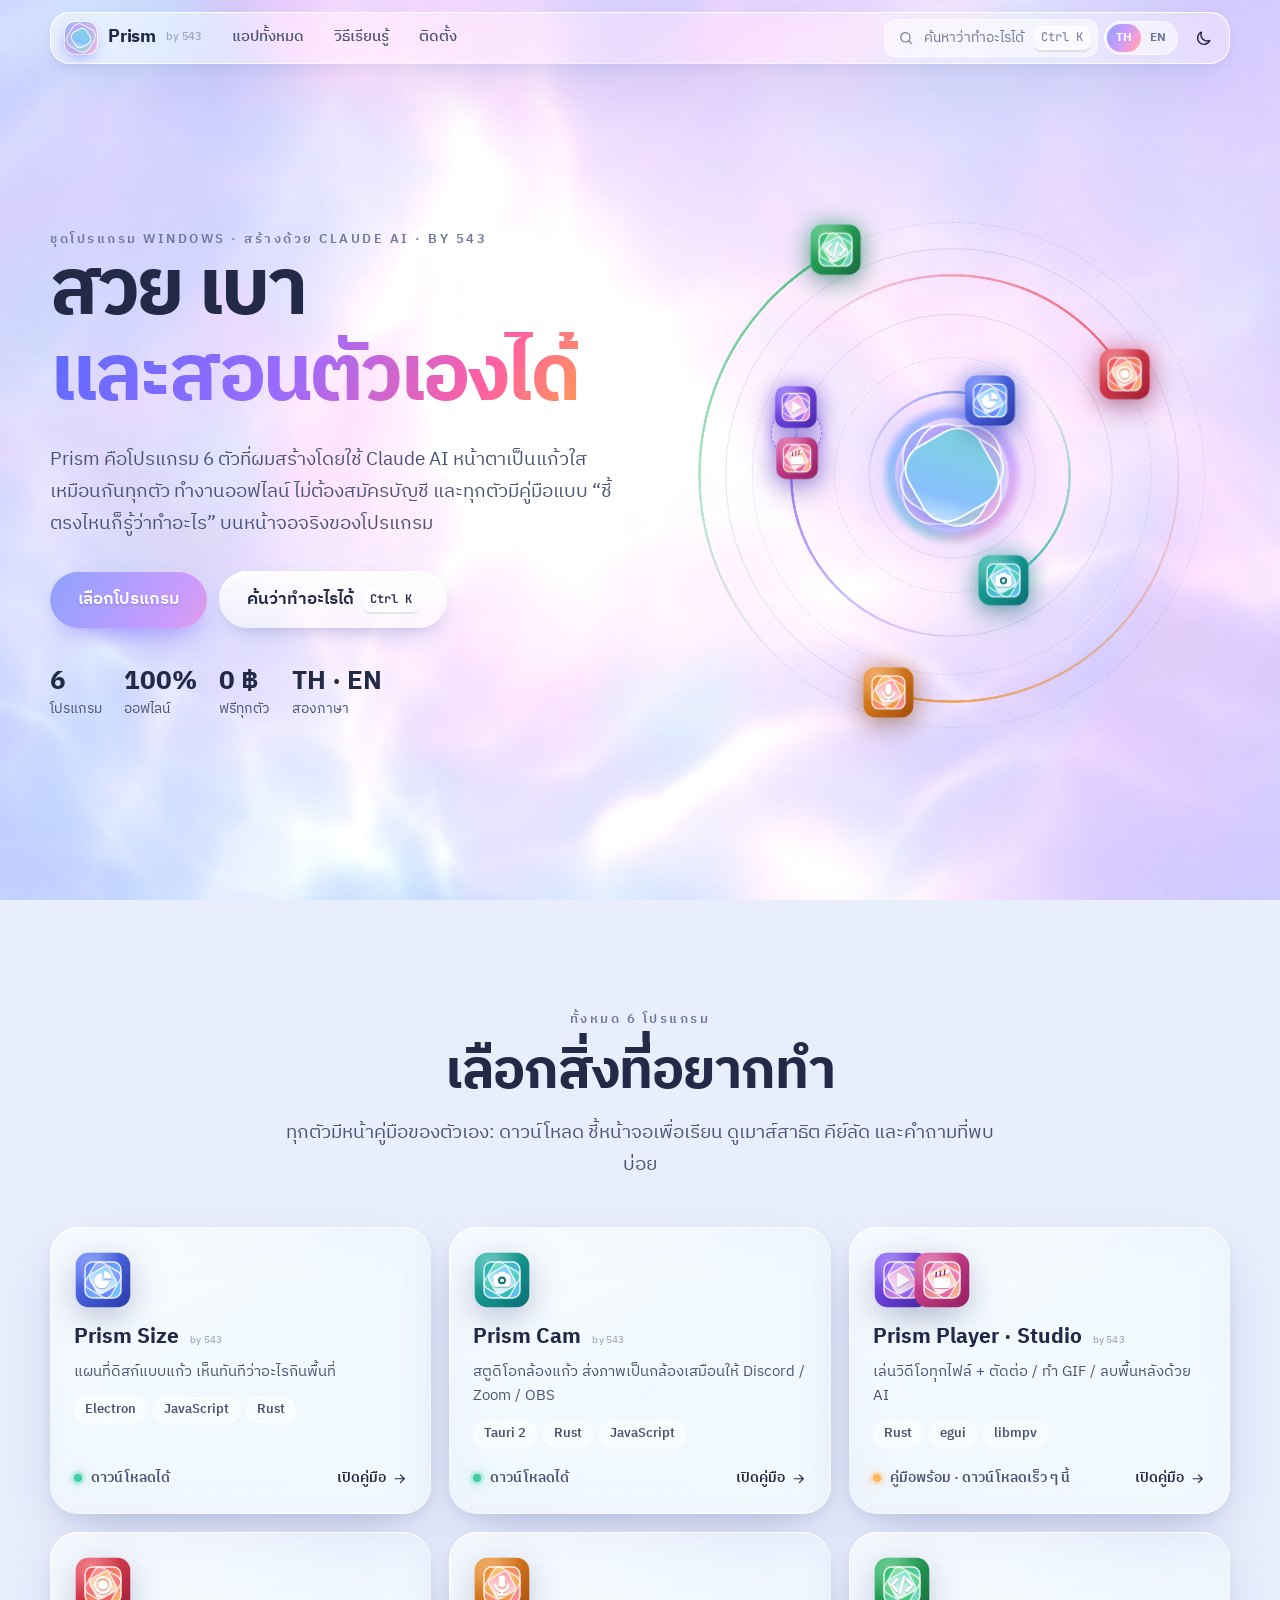
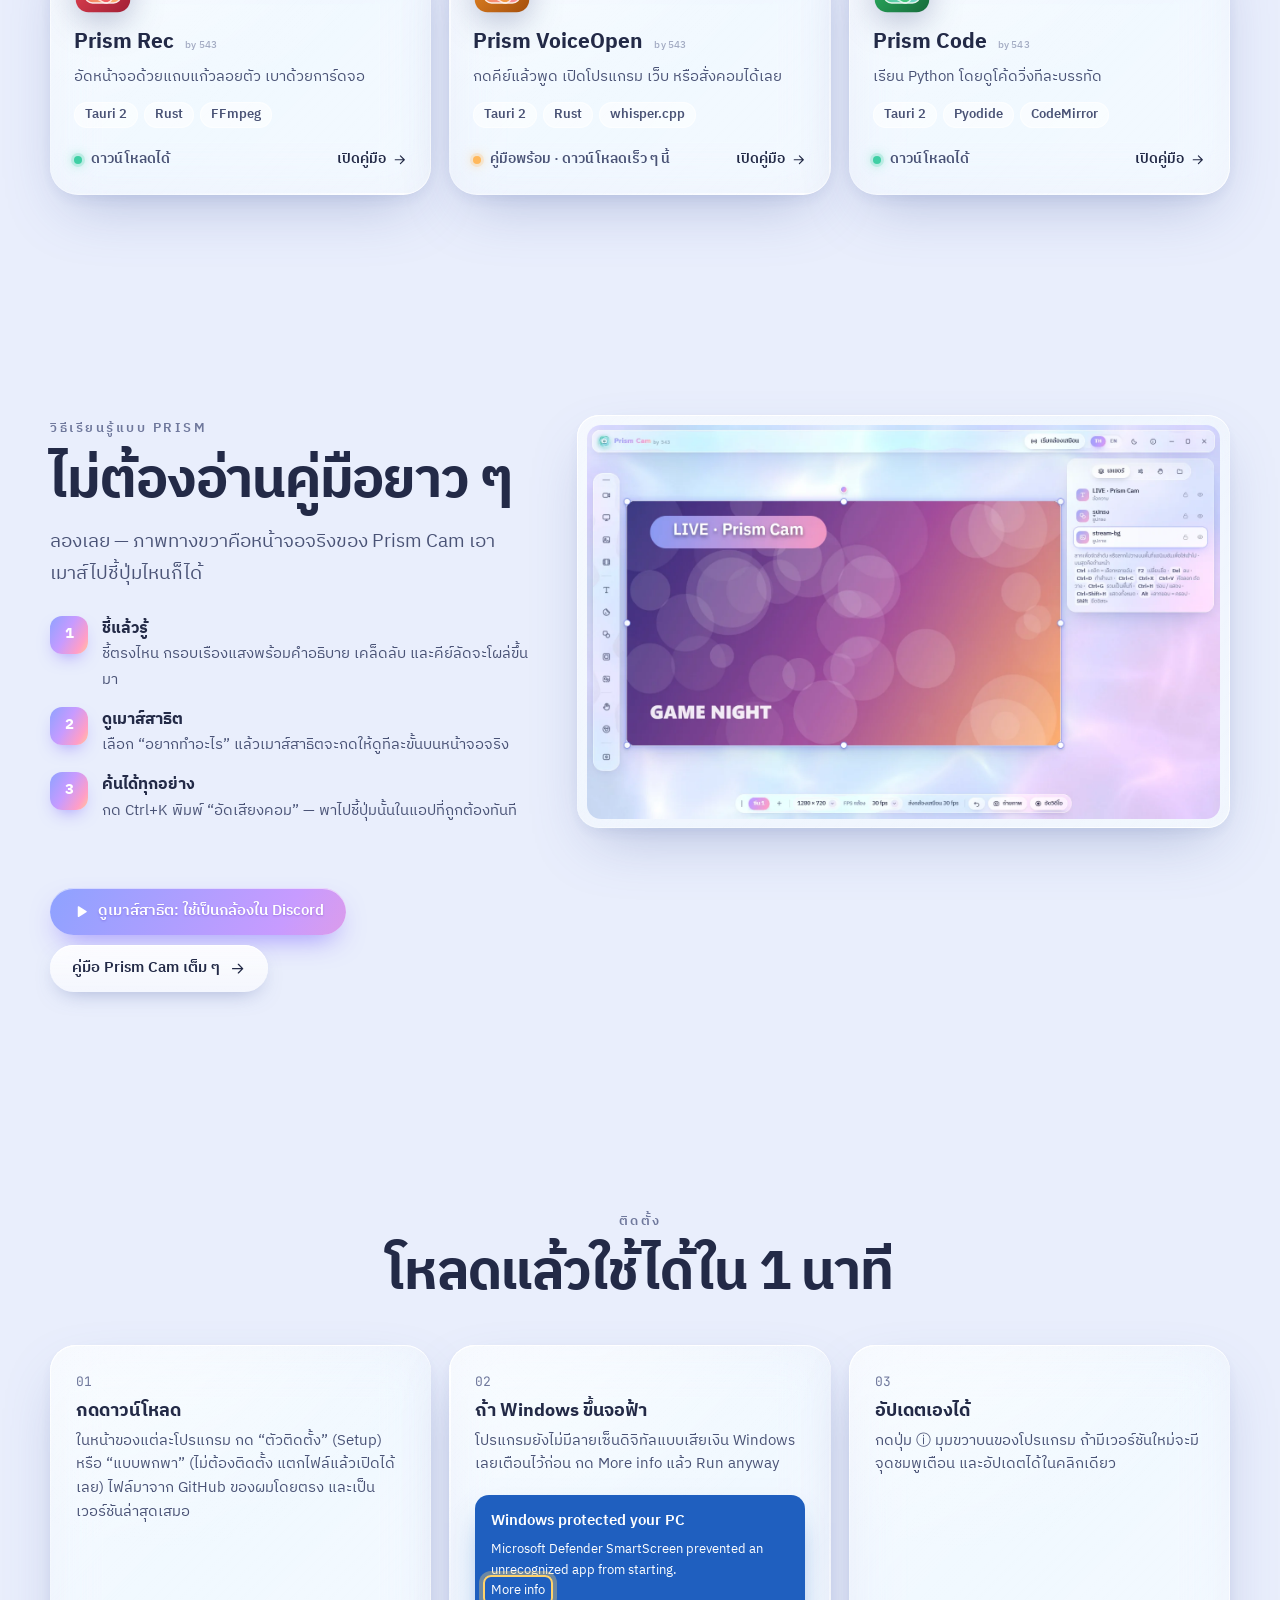
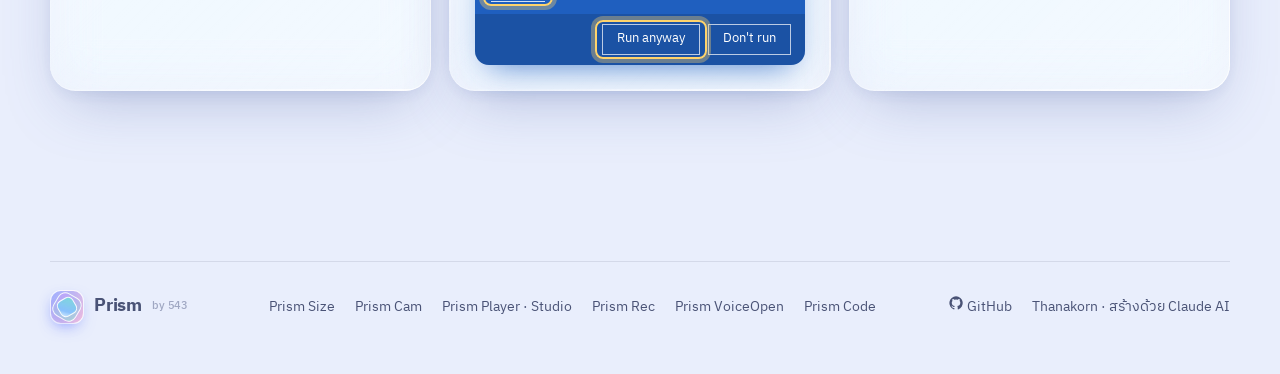
==== index.html @ 857e3343 "Prism website: point-and-learn guides for every Prism app Co-Authored-By: Claude Opus 5.5 <noreply@a" ====
<!doctype html>
<html lang="th" data-theme="light">
<head>
<meta charset="utf-8">
<meta name="viewport" content="width=device-width, initial-scale=1, viewport-fit=cover">
<title>Prism — ชุดโปรแกรม Windows ที่สวย เบา และสอนตัวเองได้</title>
<meta name="description" content="Prism by 543 — 6 โปรแกรม Windows ฟรี สร้างด้วย Claude AI หน้าตาแก้ว ทำงานออฟไลน์ พร้อมคู่มือแบบชี้แล้วรู้: Prism Size, Cam, Player/Studio, Rec, VoiceOpen, Code">
<link rel="icon" href="img/logos/cam.svg">
<link rel="preconnect" href="https://fonts.googleapis.com"><link rel="preconnect" href="https://fonts.gstatic.com" crossorigin>
<link href="https://fonts.googleapis.com/css2?family=IBM+Plex+Sans+Thai:wght@400;500;600;700&family=JetBrains+Mono:wght@500;700&display=swap" rel="stylesheet">
<link rel="stylesheet" href="css/site.css">
<script>try{document.documentElement.dataset.theme=localStorage.getItem('prism.theme')||(matchMedia('(prefers-color-scheme: dark)').matches?'dark':'light')}catch(e){}</script>
</head>
<body data-page="home">
<canvas id="bg" aria-hidden="true"></canvas>
<div class="page">
  <header id="nav"></header>
  <main id="main">
    <section class="hero"><div class="wrap hero-grid">
      <div>
        <div class="eyebrow rv" data-t="ชุดโปรแกรม Windows · สร้างด้วย Claude AI · by 543|A Windows app suite · made with Claude AI · by 543"></div>
        <h1 class="rv" style="--i:1"><span data-t="สวย เบา|Beautiful, light"></span><br><span class="grad-text" data-t="และสอนตัวเองได้|and self-teaching"></span></h1>
        <p class="lead rv" style="--i:2" data-t="Prism คือโปรแกรม 6 ตัวที่ผมสร้างโดยใช้ Claude AI หน้าตาเป็นแก้วใสเหมือนกันทุกตัว ทำงานออฟไลน์ ไม่ต้องสมัครบัญชี และทุกตัวมีคู่มือแบบ “ชี้ตรงไหนก็รู้ว่าทำอะไร” บนหน้าจอจริงของโปรแกรม|Prism is six Windows apps I made using Claude AI. They share one clear-glass look, work offline with no account — and each comes with a “point anywhere and learn” guide built on the app’s real screens."></p>
        <div class="hero-cta rv" style="--i:3">
          <a class="btn primary big" href="#apps"><span data-t="เลือกโปรแกรม|Choose an app"></span></a>
          <button class="btn big" type="button" id="hero-search"><span data-t="ค้นว่าทำอะไรได้|Search what it can do"></span> <span class="kbd">Ctrl K</span></button>
        </div>
        <div class="hero-facts rv" style="--i:4">
          <div><b>6</b><span data-t="โปรแกรม|apps"></span></div>
          <div><b>100%</b><span data-t="ออฟไลน์|offline"></span></div>
          <div><b>0 ฿</b><span data-t="ฟรีทุกตัว|free"></span></div>
          <div><b>TH · EN</b><span data-t="สองภาษา|two languages"></span></div>
        </div>
      </div>
      <div class="orbit" id="orbit" aria-hidden="true"><div class="orbit-sun"><span class="mark"><i></i><i></i><i></i></span></div></div>
    </div></section>

    <section id="apps"><div class="wrap">
      <div class="center"><div class="eyebrow rv" data-t="ทั้งหมด 6 โปรแกรม|All six apps"></div>
      <h2 class="title rv" data-t="เลือกสิ่งที่อยากทำ|Pick what you want to do"></h2>
      <p class="lead rv" data-t="ทุกตัวมีหน้าคู่มือของตัวเอง: ดาวน์โหลด ชี้หน้าจอเพื่อเรียน ดูเมาส์สาธิต คีย์ลัด และคำถามที่พบบ่อย|Each app has its own page: download, point-and-learn on the real screens, demo cursor, shortcuts and FAQ."></p></div>
      <div class="apps" id="app-grid"></div>
    </div></section>

    <section id="learn"><div class="wrap">
      <div class="teaser">
        <div>
          <div class="eyebrow rv" data-t="วิธีเรียนรู้แบบ Prism|How Prism teaches"></div>
          <h2 class="title rv" data-t="ไม่ต้องอ่านคู่มือยาว ๆ|No long manuals"></h2>
          <p class="lead rv" data-t="ลองเลย — ภาพทางขวาคือหน้าจอจริงของ Prism Cam เอาเมาส์ไปชี้ปุ่มไหนก็ได้|Try it — the picture on the right is the real Prism Cam. Point at any button."></p>
          <ol class="steps-list">
            <li class="rv"><span class="n">1</span><div><b data-t="ชี้แล้วรู้|Point and know"></b><span data-t="ชี้ตรงไหน กรอบเรืองแสงพร้อมคำอธิบาย เคล็ดลับ และคีย์ลัดจะโผล่ขึ้นมา|Point anywhere: a glowing frame shows what it does, with tips and shortcuts."></span></div></li>
            <li class="rv"><span class="n">2</span><div><b data-t="ดูเมาส์สาธิต|Watch the demo cursor"></b><span data-t="เลือก “อยากทำอะไร” แล้วเมาส์สาธิตจะกดให้ดูทีละขั้นบนหน้าจอจริง|Pick a task and a demo cursor clicks through it on the real screens."></span></div></li>
            <li class="rv"><span class="n">3</span><div><b data-t="ค้นได้ทุกอย่าง|Search everything"></b><span data-t="กด Ctrl+K พิมพ์ “อัดเสียงคอม” — พาไปชี้ปุ่มนั้นในแอปที่ถูกต้องทันที|Press Ctrl+K and type “record PC sound” — it takes you straight to that button in the right app."></span></div></li>
          </ol>
        </div>
        <div class="explorer-mini rv" id="mini"></div>
      </div>
    </div></section>

    <section id="install"><div class="wrap">
      <div class="center"><div class="eyebrow rv" data-t="ติดตั้ง|Install"></div>
      <h2 class="title rv" data-t="โหลดแล้วใช้ได้ใน 1 นาที|Running in a minute"></h2></div>
      <div class="install">
        <div class="glass lit rv"><div class="num">01</div><h3 data-t="กดดาวน์โหลด|Download"></h3><p data-t="ในหน้าของแต่ละโปรแกรม กด “ตัวติดตั้ง” (Setup) หรือ “แบบพกพา” (ไม่ต้องติดตั้ง แตกไฟล์แล้วเปิดได้เลย) ไฟล์มาจาก GitHub ของผมโดยตรง และเป็นเวอร์ชันล่าสุดเสมอ|On an app page click “Installer” (Setup) or “Portable” (no install, unzip and run). Files come straight from my GitHub and are always the newest version."></p></div>
        <div class="glass lit rv" style="--i:1"><div class="num">02</div><h3 data-t="ถ้า Windows ขึ้นจอฟ้า|If Windows shows a blue screen"></h3><p data-t="โปรแกรมยังไม่มีลายเซ็นดิจิทัลแบบเสียเงิน Windows เลยเตือนไว้ก่อน กด More info แล้ว Run anyway|The apps aren’t code-signed yet, so Windows warns first. Click More info, then Run anyway."></p>
          <div class="smartscreen" aria-hidden="true"><div class="ss-body"><b>Windows protected your PC</b>Microsoft Defender SmartScreen prevented an unrecognized app from starting.<br><span class="hl"><u>More info</u></span></div><div class="ss-foot"><span class="hl">Run anyway</span><span>Don't run</span></div></div></div>
        <div class="glass lit rv" style="--i:2"><div class="num">03</div><h3 data-t="อัปเดตเองได้|Updates itself"></h3><p data-t="กดปุ่ม ⓘ มุมขวาบนของโปรแกรม ถ้ามีเวอร์ชันใหม่จะมีจุดชมพูเตือน และอัปเดตได้ในคลิกเดียว|Click ⓘ at the top right of the app: a pink dot tells you when there’s a new version, and one click updates it."></p></div>
      </div>
    </div></section>
  </main>
  <footer id="foot"></footer>
</div>
<!-- plain scripts (not modules) so the page also works when opened by double-click — same order as tools/pages.js -->
<script defer src="data/apps.js"></script>
<script defer src="data/guide/size.js"></script>
<script defer src="data/guide/cam.js"></script>
<script defer src="data/guide/media.js"></script>
<script defer src="data/guide/rec.js"></script>
<script defer src="data/guide/voiceopen.js"></script>
<script defer src="data/guide/code.js"></script>
<script defer src="data/shots/cam.js"></script>
<script defer src="js/bg.js"></script>
<script defer src="js/core.js"></script>
<script defer src="js/guide.js"></script>
<script defer src="js/home.js"></script>
<script defer src="js/footer.js"></script>
</body>
</html>
---- css/site.css ----
/* Prism — website. Prism Glass theme (same tokens as the apps), light + dark. */
:root {
  --ink: #232a47; --ink-2: #4a5376; --ink-3: #6f789c;
  --line: rgba(255, 255, 255, .62);
  --hair: rgba(35, 42, 71, .1);
  --glass: linear-gradient(135deg, rgba(255, 255, 255, .46), rgba(255, 255, 255, .14) 48%, rgba(255, 255, 255, .26));
  --glass-strong: linear-gradient(135deg, rgba(255, 255, 255, .86), rgba(255, 255, 255, .6) 50%, rgba(255, 255, 255, .72));
  --fill: rgba(255, 255, 255, .55);
  --shadow: 0 24px 60px -18px rgba(86, 104, 168, .38), 0 6px 18px -8px rgba(86, 104, 168, .22);
  --accent: #7c8cff; --accent-2: #ff9ec7; --accent-3: #7fe3d0;
  --grad: linear-gradient(120deg, #8ea2ff, #c79bff 45%, #ff9ec7 80%, #ffc79a);
  --grad-deep: linear-gradient(120deg, #5b6cff, #9b6bff 45%, #ff5fa2 80%, #ff9a52);
  --ok: #3fcfa4; --warn: #ffb85c;
  --ease: cubic-bezier(.22, 1, .36, 1); --spring: cubic-bezier(.34, 1.56, .64, 1);
  --font: "IBM Plex Sans Thai", "Noto Sans Thai", "Segoe UI Variable Display", "Segoe UI", system-ui, sans-serif;
  --mono: "JetBrains Mono", ui-monospace, Consolas, monospace;
  --page: 1180px;
  color-scheme: light;
}
html[data-theme="dark"] {
  --ink: #eef1ff; --ink-2: #b6bfe6; --ink-3: #8f99c6;
  --line: rgba(255, 255, 255, .16);
  --hair: rgba(255, 255, 255, .1);
  --glass: linear-gradient(135deg, rgba(120, 135, 220, .22), rgba(120, 135, 220, .07) 48%, rgba(120, 135, 220, .15));
  --glass-strong: linear-gradient(135deg, rgba(40, 46, 90, .94), rgba(28, 33, 70, .9) 50%, rgba(34, 40, 82, .92));
  --fill: rgba(255, 255, 255, .08);
  --shadow: 0 24px 60px -18px rgba(0, 0, 0, .7), 0 6px 18px -8px rgba(0, 0, 0, .5);
  --grad-deep: var(--grad);
  color-scheme: dark;
}

* { box-sizing: border-box; }
html { scroll-behavior: smooth; scroll-padding-top: 96px; overflow-x: clip; }
body {
  margin: 0; font-family: var(--font); color: var(--ink); background: #e9eefc; font-size: 15.5px; line-height: 1.65;
  -webkit-font-smoothing: antialiased; overflow-x: clip;
}
html[data-theme="dark"] body { background: #0b0f24; }
a { color: inherit; }
img { max-width: 100%; }
button { font: inherit; color: inherit; }
::selection { background: rgba(160, 140, 255, .35); }
:focus-visible { outline: 2px solid rgba(124, 140, 255, .9); outline-offset: 3px; border-radius: 8px; }

#bg { position: fixed; inset: 0; width: 100%; height: 100%; z-index: 0; display: block; }
.page { position: relative; z-index: 1; }
.wrap { width: min(var(--page), 100% - 32px); margin-inline: auto; }

/* ------------------------------------------------------------- glass */
.glass {
  position: relative; isolation: isolate;
  background: var(--glass);
  -webkit-backdrop-filter: blur(24px) saturate(170%) brightness(1.04); backdrop-filter: blur(24px) saturate(170%) brightness(1.04);
  box-shadow: var(--shadow), inset 0 1px 0 rgba(255, 255, 255, .95), inset 0 -1px 0 rgba(255, 255, 255, .28), inset 0 0 22px rgba(255, 255, 255, .12);
}
html[data-theme="dark"] .glass { box-shadow: var(--shadow), inset 0 1px 0 rgba(255, 255, 255, .2), inset 0 -1px 0 rgba(255, 255, 255, .05); }
.glass::before {
  content: ""; position: absolute; inset: 0; border-radius: inherit; padding: 1.2px; pointer-events: none;
  background: linear-gradient(135deg, #fff, rgba(255, 255, 255, .25) 30%, rgba(255, 255, 255, .08) 55%, rgba(255, 255, 255, .85));
  -webkit-mask: linear-gradient(#000 0 0) content-box, linear-gradient(#000 0 0); -webkit-mask-composite: xor;
  mask: linear-gradient(#000 0 0) content-box exclude, linear-gradient(#000 0 0);
}
html[data-theme="dark"] .glass::before { opacity: .3; }
.glass.lit::after {
  content: ""; position: absolute; inset: 0; z-index: -1; border-radius: inherit; pointer-events: none;
  background: radial-gradient(circle at var(--mx, 30%) var(--my, -20%), rgba(255, 255, 255, .7), transparent 55%);
  opacity: .55; transition: opacity .4s;
}
html[data-theme="dark"] .glass.lit::after { background: radial-gradient(circle at var(--mx, 30%) var(--my, -20%), rgba(190, 200, 255, .2), transparent 55%); }
.glass.lit:hover::after { opacity: 1; }

.grad-text { background: var(--grad-deep); -webkit-background-clip: text; background-clip: text; color: transparent; padding-block: .06em; }

/* ------------------------------------------------------------- buttons */
.btn {
  display: inline-flex; align-items: center; gap: 9px; padding: 11px 22px; border-radius: 999px; border: 0; cursor: pointer;
  font-weight: 600; font-size: 15px; text-decoration: none; white-space: nowrap;
  color: var(--ink); background: linear-gradient(180deg, rgba(255, 255, 255, .92), rgba(255, 255, 255, .5));
  box-shadow: inset 0 1px 0 #fff, 0 8px 22px -10px rgba(86, 104, 168, .55);
  transition: transform .45s var(--spring), box-shadow .3s, filter .3s;
}
.btn:hover { transform: translateY(-2px) scale(1.03); }
.btn:active { transform: scale(.97); }
html[data-theme="dark"] .btn { background: linear-gradient(180deg, rgba(255, 255, 255, .16), rgba(255, 255, 255, .06)); box-shadow: inset 0 1px 0 rgba(255, 255, 255, .25), 0 8px 22px -10px rgba(0, 0, 0, .6); }
.btn.primary {
  color: #fff; background: var(--grad); background-size: 180% 100%; animation: sheen 6s ease-in-out infinite;
  text-shadow: 0 1px 2px rgba(110, 80, 200, .45);
  box-shadow: inset 0 1px 0 rgba(255, 255, 255, .6), 0 12px 28px -10px rgba(140, 120, 255, .85);
}
.btn.primary:hover { box-shadow: inset 0 1px 0 rgba(255, 255, 255, .6), 0 18px 36px -12px rgba(140, 120, 255, .95); }
.btn.big { padding: 15px 28px; font-size: 16.5px; }
.btn.small { padding: 7px 14px; font-size: 13.5px; }
.btn[disabled] { opacity: .55; cursor: default; transform: none; }
@keyframes sheen { 50% { background-position: 100% 0; } }
.icon { width: 1.15em; height: 1.15em; flex-shrink: 0; }
.icon-btn {
  width: 38px; height: 38px; border-radius: 12px; border: 0; background: transparent; display: grid; place-items: center; cursor: pointer;
  transition: background .25s, transform .4s var(--spring);
}
.icon-btn:hover { background: var(--fill); transform: scale(1.1); }
.icon-btn svg { width: 19px; height: 19px; }

.chip { display: inline-flex; align-items: center; gap: 6px; padding: 3px 11px; border-radius: 999px; font-size: 12.5px; font-weight: 600; color: var(--ink-2); background: var(--fill); box-shadow: inset 0 0 0 1px var(--line); }
.chips { display: flex; flex-wrap: wrap; gap: 6px; }
.kbd { font-family: var(--mono); font-size: 12px; padding: 2px 7px; border-radius: 7px; background: var(--fill); box-shadow: inset 0 0 0 1px var(--line), 0 2px 0 var(--hair); white-space: nowrap; }
.dot { width: 8px; height: 8px; border-radius: 50%; flex-shrink: 0; background: var(--ok); box-shadow: 0 0 0 3px rgba(63, 207, 164, .2), 0 0 12px rgba(63, 207, 164, .8); animation: pulse 2.4s ease-in-out infinite; }
.dot.wip { background: var(--warn); box-shadow: 0 0 0 3px rgba(255, 184, 92, .2), 0 0 12px rgba(255, 184, 92, .8); }
@keyframes pulse { 50% { transform: scale(.75); opacity: .7; } }

/* ------------------------------------------------------------- logo mark */
.mark { display: inline-block; position: relative; width: 34px; height: 34px; flex-shrink: 0; animation: spin 14s linear infinite; }
.mark i { position: absolute; inset: 0; border-radius: 32%; border: 1.4px solid rgba(255, 255, 255, .9); background: linear-gradient(135deg, rgba(142, 162, 255, .8), rgba(255, 158, 199, .6)); box-shadow: 0 6px 16px -6px rgba(124, 140, 255, .8); }
.mark i:nth-child(2) { inset: 4px; transform: rotate(30deg); background: linear-gradient(135deg, rgba(199, 155, 255, .75), rgba(127, 227, 208, .6)); }
/* centre square: aqua-blue (the original Prism icon colour) */
.mark i:nth-child(3) { inset: 8px; transform: rotate(60deg); background: linear-gradient(135deg, rgba(120, 220, 214, .92), rgba(132, 192, 255, .9) 70%, rgba(220, 240, 255, .95)); }
@keyframes spin { to { transform: rotate(1turn); } }

/* ------------------------------------------------------------- nav */
.nav {
  position: fixed; z-index: 30; top: 12px; left: 50%; transform: translateX(-50%); width: min(var(--page), 100% - 24px);
  display: flex; align-items: center; gap: 6px; padding: 7px 8px 7px 14px; border-radius: 20px;
}
.brand { display: flex; align-items: center; gap: 10px; text-decoration: none; font-weight: 700; font-size: 18px; letter-spacing: -.01em; margin-right: 10px; }
.brand small { font-weight: 500; font-size: 10.5px; color: var(--ink-3); opacity: .6; transition: opacity .3s; }
.brand:hover small { opacity: 1; }
.nav-links { display: flex; gap: 2px; position: relative; }
.nav-links a { position: relative; z-index: 1; padding: 7px 14px; border-radius: 12px; text-decoration: none; font-size: 14.5px; font-weight: 500; color: var(--ink-2); transition: color .25s; }
.nav-links a:hover, .nav-links a.on { color: var(--ink); }
.nav-links .pill { position: absolute; top: 0; bottom: 0; left: 0; width: 0; border-radius: 12px; background: var(--fill); box-shadow: inset 0 1px 0 rgba(255, 255, 255, .8); opacity: 0; transition: transform .5s var(--spring), width .5s var(--spring), opacity .3s; }
.nav-fill { flex: 1; }
.search-btn {
  display: flex; align-items: center; gap: 10px; padding: 7px 8px 7px 14px; border-radius: 12px; border: 0; cursor: pointer;
  background: var(--fill); color: var(--ink-3); font-size: 14px; box-shadow: inset 0 0 0 1px var(--line); transition: background .25s, color .25s;
}
.search-btn:hover { color: var(--ink); }
.search-btn svg { width: 16px; height: 16px; }
.lang {
  position: relative; display: flex; border-radius: 999px; padding: 3px; background: var(--fill); box-shadow: inset 0 0 0 1px var(--line);
}
.lang button { position: relative; z-index: 1; border: 0; background: none; font-size: 12px; font-weight: 700; padding: 4px 9px; cursor: pointer; color: var(--ink-3); transition: color .3s; }
.lang button.on { color: #fff; }
.lang i { position: absolute; top: 3px; bottom: 3px; left: 3px; width: calc(50% - 3px); border-radius: 999px; background: var(--grad); transition: transform .5s var(--spring); }
.lang[data-lang="en"] i { transform: translateX(100%); }
.menu-btn { display: none; }

/* ------------------------------------------------------------- sections */
section { position: relative; padding: 110px 0; }
.eyebrow { font-size: 12.5px; letter-spacing: .2em; text-transform: uppercase; font-weight: 600; color: var(--ink-3); }
h1, h2, h3 { margin: 0; line-height: 1.15; font-weight: 700; }
h2.title { font-size: clamp(2rem, 4.4vw, 3.4rem); letter-spacing: -.02em; margin: 10px 0 14px; }
.lead { font-size: clamp(1.02rem, 1.6vw, 1.2rem); color: var(--ink-2); max-width: 720px; margin: 0; }
.center { text-align: center; } .center .lead { margin-inline: auto; }

/* reveal on scroll */
.js .rv { opacity: 0; transform: translateY(26px); transition: opacity .9s var(--ease), transform .9s var(--ease); transition-delay: calc(var(--i, 0) * 70ms); }
.js .rv.in { opacity: 1; transform: none; }

/* ------------------------------------------------------------- home hero */
.hero { min-height: 100vh; display: grid; align-items: center; padding: 120px 0 70px; }
.hero-grid { display: grid; grid-template-columns: 1.05fr 1fr; gap: 40px; align-items: center; }
.hero h1 { font-size: clamp(2.6rem, 6.2vw, 5.4rem); letter-spacing: -.035em; line-height: 1.02; }
.hero h1 .grad-text { display: inline-block; white-space: nowrap; }
.hero .lead { margin-top: 22px; }
.hero-cta { display: flex; flex-wrap: wrap; gap: 12px; margin-top: 32px; }
.hero-facts { display: flex; flex-wrap: wrap; gap: 22px; margin-top: 40px; color: var(--ink-2); font-size: 14px; }
.hero-facts b { display: block; font-size: 1.6rem; color: var(--ink); line-height: 1.1; font-variant-numeric: tabular-nums; }

/* orbit of app logos — flat (2D) solar system: every app has its own ring, Player + Studio circle each other.
   js/home.js builds the rings; --r = ring radius as a share of the orbit width, --p = where the planet is (for its trail). */
.orbit { position: relative; aspect-ratio: 1; width: min(600px, 100%); margin-inline: auto; --pl: 9.6%; --ring: rgba(80, 92, 190, .16); }
:root[data-theme="dark"] .orbit { --ring: rgba(255, 255, 255, .13); }
.orbit .ring {
  position: absolute; left: 50%; top: 50%; width: calc(var(--r) * 200%); aspect-ratio: 1; border-radius: 50%;
  border: 1px solid var(--ring); pointer-events: none; transition: border-color .5s, box-shadow .5s;
}
/* comet trail: a bright arc that fades out behind the planet, in the app's colour */
.orbit .ring::before {
  content: ""; position: absolute; inset: -2px; border-radius: 50%; opacity: .85; transition: opacity .5s;
  background: conic-gradient(from calc(var(--p, 0deg) - 110deg), transparent 0deg, var(--c) 110deg, transparent 110.4deg);
  -webkit-mask: radial-gradient(farthest-side, transparent calc(100% - 3px), #000 calc(100% - 2.5px));
  mask: radial-gradient(farthest-side, transparent calc(100% - 3px), #000 calc(100% - 2.5px));
}
.orbit .ring.on { border-color: color-mix(in srgb, var(--c) 55%, transparent); box-shadow: 0 0 26px -6px var(--c), inset 0 0 26px -10px var(--c); }
.orbit .ring.on::before { opacity: 1; }
.orbit .ring.dash { border-style: dashed; }
/* Player ⇄ Studio: their own little shared orbit */
.orbit .pair-ring { position: absolute; left: 50%; top: 50%; width: calc(var(--pr) * 200%); aspect-ratio: 1; border-radius: 50%; border: 1.5px dashed color-mix(in srgb, var(--c) 85%, transparent); box-shadow: 0 0 14px -4px var(--c); pointer-events: none; }
.orbit .pair-link { position: absolute; left: 50%; top: 50%; height: 2px; border-radius: 2px; transform-origin: 0 50%; pointer-events: none;
  background: linear-gradient(90deg, transparent, var(--c) 30%, #fff 50%, var(--c) 70%, transparent); opacity: .85; }
.orbit .dust { position: absolute; width: 3px; height: 3px; border-radius: 50%; background: #fff; box-shadow: 0 0 6px 1px rgba(180, 200, 255, .9); opacity: 0; animation: twinkle 4.5s ease-in-out infinite; pointer-events: none; }
:root[data-theme="light"] .orbit .dust { background: #8ea2ff; box-shadow: 0 0 6px 1px rgba(142, 162, 255, .8); }
@keyframes twinkle { 0%, 100% { opacity: 0; transform: scale(.4); } 50% { opacity: .9; transform: scale(1); } }
.orbit-sun { position: absolute; left: 50%; top: 50%; width: 18%; aspect-ratio: 1; transform: translate(-50%, -50%); z-index: 2; }
.orbit-sun .mark { display: block; width: 100%; height: 100%; animation-duration: 22s; }
.orbit-sun .mark i { border-width: 2.5px; }
.orbit-sun::after { content: ""; position: absolute; inset: -55%; z-index: -1; border-radius: 50%; background: radial-gradient(circle, rgba(140, 190, 255, .6), rgba(200, 170, 255, .25) 40%, transparent 68%); filter: blur(10px); animation: sunPulse 5s ease-in-out infinite; }
/* the "prism" halo: a slowly turning ring of split light */
.orbit-sun::before { content: ""; position: absolute; inset: -22%; z-index: -1; border-radius: 50%; animation: spin 18s linear infinite reverse;
  background: conic-gradient(#8ea2ff, #c79bff, #ff9ec7, #7fe3d0, #6cb6ff, #8ea2ff);
  -webkit-mask: radial-gradient(closest-side, transparent 78%, #000 80%, #000 86%, transparent 100%); mask: radial-gradient(closest-side, transparent 78%, #000 80%, #000 86%, transparent 100%);
  filter: blur(3px); opacity: .75; }
@keyframes sunPulse { 0%, 100% { transform: scale(1); opacity: .85; } 50% { transform: scale(1.1); opacity: 1; } }
.planet {
  position: absolute; left: 50%; top: 50%; width: var(--pl); aspect-ratio: 1; margin: calc(var(--pl) / -2) 0 0 calc(var(--pl) / -2); border-radius: 24%;
  text-decoration: none; will-change: transform; z-index: 3;
}
.planet.small { width: calc(var(--pl) * .82); margin: calc(var(--pl) * -.41) 0 0 calc(var(--pl) * -.41); }
.planet:hover { z-index: 9; }
.planet img { width: 100%; height: 100%; display: block; filter: drop-shadow(0 8px 14px rgba(40, 50, 110, .35)) drop-shadow(0 0 10px color-mix(in srgb, var(--c) 55%, transparent)); transition: transform .5s var(--spring); }
.planet:hover img { transform: scale(1.22) rotate(-6deg); }
.planet span {
  position: absolute; left: 50%; top: 104%; transform: translateX(-50%); white-space: nowrap; font-size: 12.5px; font-weight: 600;
  padding: 2px 10px; border-radius: 999px; background: var(--glass-strong); box-shadow: var(--shadow); opacity: 0; transition: opacity .3s, transform .4s var(--spring);
}
.planet:hover span { opacity: 1; transform: translateX(-50%) translateY(4px); }

/* ------------------------------------------------------------- app cards */
.apps { display: grid; grid-template-columns: repeat(3, 1fr); gap: 18px; margin-top: 46px; }
.app-card {
  display: flex; flex-direction: column; gap: 12px; padding: 24px; border-radius: 28px; text-decoration: none;
  transition: transform .6s var(--spring), box-shadow .45s var(--ease);
}
.app-card:hover { transform: translateY(-6px); box-shadow: 0 34px 70px -28px var(--c), inset 0 1px 0 rgba(255, 255, 255, .95); }
.app-card .logos { display: flex; }
.app-card .logos img { width: 58px; height: 58px; filter: drop-shadow(0 10px 16px rgba(40, 50, 110, .28)); transition: transform .6s var(--spring); }
.app-card .logos img + img { margin-left: -18px; }
.app-card:hover .logos img { transform: rotate(-8deg) scale(1.08); }
.app-card:hover .logos img + img { transform: rotate(8deg) scale(1.08) translateX(8px); }
.app-card h3 { font-size: 1.32rem; margin-top: 4px; }
.app-card h3 small, .app-hero h1 small { font-size: .45em; font-weight: 500; color: var(--ink-3); opacity: .6; margin-left: 6px; letter-spacing: .02em; }
.app-card p { margin: 0; color: var(--ink-2); font-size: 14.5px; }
.app-card .foot { margin-top: auto; padding-top: 8px; display: flex; align-items: center; gap: 9px; font-size: 13.5px; font-weight: 600; color: var(--ink-2); }
.app-card .go { margin-left: auto; display: inline-flex; align-items: center; gap: 6px; color: var(--ink); transition: gap .4s var(--spring); }
.app-card:hover .go { gap: 11px; }

/* ------------------------------------------------------------- try-it teaser */
.teaser { display: grid; grid-template-columns: .85fr 1.15fr; gap: 44px; align-items: center; }
.steps-list { list-style: none; padding: 0; margin: 26px 0 0; display: grid; gap: 14px; }
.steps-list li { display: grid; grid-template-columns: 38px 1fr; gap: 14px; align-items: start; }
.steps-list .n { width: 38px; height: 38px; border-radius: 12px; display: grid; place-items: center; font-weight: 700; color: #fff; background: var(--grad); box-shadow: 0 8px 18px -8px rgba(140, 120, 255, .9); }
.steps-list b { display: block; }
.steps-list span { color: var(--ink-2); font-size: 14.5px; }

.explorer-mini.explorer { grid-template-columns: 1fr; margin-top: 0; }
.explorer-mini .side { display: none; }
.mini-actions { display: flex; flex-wrap: wrap; gap: 10px; margin-top: 16px; }

/* ------------------------------------------------------------- install how-to */
.install { display: grid; grid-template-columns: repeat(3, 1fr); gap: 18px; margin-top: 40px; }
.install .glass { padding: 26px; border-radius: 26px; }
.install .num { font-family: var(--mono); font-size: 13px; color: var(--ink-3); }
.install h3 { font-size: 1.15rem; margin: 8px 0 8px; }
.install p { margin: 0; color: var(--ink-2); font-size: 14.5px; }
.smartscreen {
  margin-top: 18px; border-radius: 14px; overflow: hidden; font-size: 12.5px; color: #fff; background: #1f5fbf; box-shadow: 0 14px 30px -14px rgba(31, 95, 191, .8);
}
.smartscreen .ss-body { padding: 14px 16px 12px; }
.smartscreen b { display: block; font-size: 15px; margin-bottom: 6px; font-weight: 600; }
.smartscreen u { text-decoration: none; border-bottom: 1px solid rgba(255, 255, 255, .8); position: relative; }
.smartscreen .ss-foot { display: flex; justify-content: flex-end; gap: 8px; padding: 10px 14px; background: rgba(0, 0, 0, .14); }
.smartscreen .ss-foot span { padding: 4px 14px; border: 1px solid rgba(255, 255, 255, .7); }
.smartscreen .hl { position: relative; }
.smartscreen .hl::after { content: ""; position: absolute; inset: -5px -8px; border-radius: 8px; border: 2px solid #ffd36b; box-shadow: 0 0 0 4px rgba(255, 211, 107, .35); animation: ring 1.8s var(--ease) infinite; }
@keyframes ring { 0% { opacity: 0; transform: scale(1.25); } 30% { opacity: 1; transform: scale(1); } 100% { opacity: 0; transform: scale(1); } }

/* ------------------------------------------------------------- footer */
footer { padding: 60px 0 50px; color: var(--ink-2); font-size: 14px; }
footer .wrap { display: flex; flex-wrap: wrap; gap: 18px 30px; align-items: center; justify-content: space-between; border-top: 1px solid var(--hair); padding-top: 28px; }
footer a { text-decoration: none; } footer a:hover { color: var(--ink); }
footer .links { display: flex; gap: 20px; flex-wrap: wrap; }

/* ------------------------------------------------------------- app page hero */
.app-hero { padding: 130px 0 40px; }
.app-hero-grid { display: grid; grid-template-columns: auto 1fr auto; gap: 26px; align-items: center; }
.app-hero .logos { display: flex; }
.app-hero .logos img { width: 104px; height: 104px; filter: drop-shadow(0 18px 28px rgba(40, 50, 110, .32)); }
.app-hero .logos img + img { margin-left: -30px; }
.app-hero h1 { font-size: clamp(2.3rem, 5vw, 3.8rem); letter-spacing: -.025em; }
.app-hero .tag { font-size: clamp(1.05rem, 1.8vw, 1.3rem); color: var(--ink-2); margin: 8px 0 12px; }
.dl-card { padding: 18px; border-radius: 24px; min-width: 300px; display: grid; gap: 10px; }
.dl-card .ver { display: flex; align-items: center; gap: 8px; font-size: 13.5px; color: var(--ink-2); font-weight: 600; }
.dl-card .ver b { color: var(--ink); }
.dl-card .row { display: flex; gap: 8px; }
.dl-card .row .btn { flex: 1; justify-content: center; }
.dl-card .note { font-size: 12.5px; color: var(--ink-3); margin: 0; }
.app-long { margin-top: 26px; max-width: 900px; color: var(--ink-2); font-size: 1.05rem; }

/* sub nav on app pages */
.subnav { scrollbar-width: none; position: sticky; top: 82px; z-index: 20; display: flex; gap: 4px; padding: 5px; border-radius: 16px; width: max-content; max-width: 100%; overflow-x: auto; margin: 10px auto 0; }
.subnav a { padding: 7px 16px; border-radius: 12px; text-decoration: none; font-size: 14px; font-weight: 600; color: var(--ink-2); white-space: nowrap; transition: background .25s, color .25s; }
.subnav a:hover { color: var(--ink); }
.subnav a.on { background: var(--fill); color: var(--ink); box-shadow: inset 0 1px 0 rgba(255, 255, 255, .7); }

/* ------------------------------------------------------------- GUIDE: explorer */
/* the guide gets more room than the text column: the bigger the real screen, the easier to read */
body[data-app] #learn .wrap { width: min(1460px, 100% - 32px); }
body[data-app] #learn .wrap > .eyebrow, body[data-app] #learn .wrap > .title, body[data-app] #learn .wrap > .lead { max-width: var(--page); }
.explorer { display: grid; grid-template-columns: 1fr 300px; gap: 18px; margin-top: 30px; align-items: start; }
.screens { display: flex; flex-wrap: wrap; gap: 6px; margin-bottom: 12px; }
.screens button { border: 0; cursor: pointer; padding: 7px 15px; border-radius: 999px; font-size: 14px; font-weight: 600; color: var(--ink-2); background: var(--fill); box-shadow: inset 0 0 0 1px var(--line); transition: transform .4s var(--spring), color .25s, background .25s; }
.screens button:hover { color: var(--ink); transform: translateY(-1px); }
.screens button.on { color: #fff; background: var(--grad); box-shadow: 0 8px 18px -8px rgba(140, 120, 255, .9); }

.stage-wrap { position: relative; }
.stage-frame { border-radius: 22px; padding: 10px; }
.zoomer { position: absolute; inset: 0; transform-origin: 0 0; transition: transform .7s var(--ease); }
.stage {
  position: relative; border-radius: 14px; overflow: hidden; aspect-ratio: var(--ar, 1480 / 920); background: rgba(255, 255, 255, .3);
  container-type: inline-size; user-select: none; -webkit-user-select: none; touch-action: manipulation;
}
.stage img.shot { position: absolute; inset: 0; width: 100%; height: 100%; display: block; transition: opacity .55s var(--ease), filter .55s var(--ease), transform .7s var(--ease); }
.stage img.shot.out { opacity: 0; filter: blur(6px); transform: scale(1.012); }
.stage .dim { position: absolute; inset: 0; pointer-events: none; background: rgba(20, 24, 50, 0); transition: background .4s var(--ease); }

.hot {
  position: absolute; border-radius: 10px; cursor: help; outline: none;
  transition: box-shadow .35s var(--ease), background .35s var(--ease);
}
/* idle hint: soft breathing corners so people know the picture is alive */
.stage.hint .hot::before {
  content: ""; position: absolute; inset: -2px; border-radius: inherit; pointer-events: none;
  background:
    linear-gradient(var(--hc) 0 0) top left / 10px 2px no-repeat, linear-gradient(var(--hc) 0 0) top left / 2px 10px no-repeat,
    linear-gradient(var(--hc) 0 0) bottom right / 10px 2px no-repeat, linear-gradient(var(--hc) 0 0) bottom right / 2px 10px no-repeat;
  --hc: rgba(140, 120, 255, .85); opacity: .0; animation: hint 3.2s var(--ease) infinite; animation-delay: calc(var(--i) * 120ms);
}
@keyframes hint { 0%, 100% { opacity: 0; } 40%, 60% { opacity: 1; } }
.hot.on {
  z-index: 3; background: rgba(255, 255, 255, .06);
  box-shadow: 0 0 0 2px #fff, 0 0 0 4.5px rgba(140, 120, 255, .95), 0 0 30px 6px rgba(160, 130, 255, .55), 0 0 0 9999px rgba(20, 24, 50, .3);
}
html[data-theme="dark"] .hot.on { box-shadow: 0 0 0 2px rgba(255, 255, 255, .9), 0 0 0 4.5px rgba(160, 140, 255, .95), 0 0 30px 6px rgba(160, 130, 255, .6), 0 0 0 9999px rgba(0, 0, 0, .45); }
.hot.on::after {
  content: ""; position: absolute; inset: 0; border-radius: inherit; pointer-events: none;
  background: linear-gradient(115deg, transparent 35%, rgba(255, 255, 255, .45) 50%, transparent 65%) 150% 0 / 250% 100% no-repeat;
  animation: hotSweep 1.2s var(--ease) both;
}
@keyframes hotSweep { to { background-position: -60% 0; } }
.hot .num {
  position: absolute; left: -9px; top: -9px; width: 20px; height: 20px; border-radius: 50%; display: grid; place-items: center;
  font-size: 11px; font-weight: 700; color: #fff; background: var(--grad); box-shadow: 0 4px 10px -3px rgba(120, 100, 255, .9);
  opacity: 0; transform: scale(.5); transition: opacity .3s, transform .4s var(--spring);
}
.stage.numbers .hot .num, .hot.on .num { opacity: 1; transform: scale(calc(1 / var(--z, 1))); transform-origin: 0 0; }

/* the explain box */
.callout {
  position: absolute; z-index: 10; width: min(330px, 80%); padding: 16px 18px 14px; border-radius: 18px; pointer-events: none;
  background: var(--glass-strong); -webkit-backdrop-filter: blur(18px) saturate(170%); backdrop-filter: blur(18px) saturate(170%);
  box-shadow: 0 26px 60px -18px rgba(40, 40, 110, .55), inset 0 1px 0 rgba(255, 255, 255, .95);
  opacity: 0; transform: translateY(8px) scale(.97); transition: opacity .28s var(--ease), transform .45s var(--spring), left .45s var(--ease), top .45s var(--ease);
}
html[data-theme="dark"] .callout { box-shadow: 0 26px 60px -18px rgba(0, 0, 0, .8), inset 0 1px 0 rgba(255, 255, 255, .15); }
.callout.show { opacity: 1; transform: none; }
.callout .k { font-size: 11.5px; letter-spacing: .14em; text-transform: uppercase; color: var(--ink-3); font-weight: 600; display: flex; gap: 8px; align-items: center; }
.callout .k i { font-style: normal; width: 18px; height: 18px; border-radius: 50%; display: grid; place-items: center; font-size: 10.5px; color: #fff; background: var(--grad); letter-spacing: 0; }
.callout h4 { margin: 4px 0 6px; font-size: 1.08rem; line-height: 1.3; }
.callout p { margin: 0; color: var(--ink-2); font-size: 14px; line-height: 1.6; }
.callout .tip { margin-top: 9px; padding: 8px 10px; border-radius: 11px; font-size: 13px; color: var(--ink-2); background: rgba(140, 120, 255, .1); box-shadow: inset 0 0 0 1px rgba(140, 120, 255, .18); }
.callout .tip b { color: var(--ink); }
.callout .keys { display: flex; flex-wrap: wrap; gap: 5px; margin-top: 9px; }

/* side list */
.side { padding: 16px 12px 12px; border-radius: 22px; position: sticky; top: 150px; max-height: calc(100vh - 170px); display: flex; flex-direction: column; }
.side h4 { margin: 0 6px 2px; font-size: 1rem; }
.side .hint-line { margin: 0 6px 10px; font-size: 12.5px; color: var(--ink-3); }
.side .list { overflow: auto; display: grid; gap: 2px; padding-right: 2px; scrollbar-width: thin; }
.side .item { display: grid; grid-template-columns: 24px 1fr; gap: 10px; align-items: start; padding: 8px 8px; border-radius: 12px; border: 0; text-align: left; background: none; cursor: pointer; transition: background .2s, transform .35s var(--spring); }
.side .item:hover, .side .item.on { background: var(--fill); }
.side .item.on { transform: translateX(3px); box-shadow: inset 0 1px 0 rgba(255, 255, 255, .7); }
.side .item i { font-style: normal; width: 22px; height: 22px; border-radius: 50%; display: grid; place-items: center; font-size: 11px; font-weight: 700; color: var(--ink-2); background: var(--fill); box-shadow: inset 0 0 0 1px var(--line); margin-top: 1px; }
.side .item.on i { color: #fff; background: var(--grad); box-shadow: none; }
.side .item b { display: block; font-size: 14px; font-weight: 600; line-height: 1.35; }
.side .item span { display: block; font-size: 12.5px; color: var(--ink-3); line-height: 1.4; margin-top: 1px; }
.side .tools { display: flex; gap: 6px; margin-top: 10px; padding-top: 10px; border-top: 1px solid var(--hair); }
.side .tools .btn { flex: 1; justify-content: center; }

/* ------------------------------------------------------------- demos ("อยากทำอะไร?") */
.demos { display: grid; grid-template-columns: repeat(3, 1fr); gap: 14px; margin-top: 26px; }
.demo-card { display: flex; flex-direction: column; gap: 8px; padding: 18px 20px; border-radius: 22px; border: 0; text-align: left; cursor: pointer; transition: transform .5s var(--spring); }
.demo-card:hover { transform: translateY(-4px); }
.demo-card .play { width: 40px; height: 40px; border-radius: 50%; display: grid; place-items: center; color: #fff; background: var(--grad); box-shadow: 0 10px 22px -8px rgba(140, 120, 255, .95); transition: transform .5s var(--spring); }
.demo-card:hover .play { transform: scale(1.12); }
.demo-card b { font-size: 1.02rem; line-height: 1.35; }
.demo-card span { font-size: 13px; color: var(--ink-3); }
.demo-card.done .play { background: linear-gradient(120deg, #3fcfa4, #7fe3d0); }

/* ghost cursor */
.ghost { position: absolute; z-index: 12; left: 0; top: 0; width: 26px; height: 26px; pointer-events: none; opacity: 0; transition: opacity .3s; filter: drop-shadow(0 4px 6px rgba(20, 20, 60, .45)); }
.ghost.show { opacity: 1; }
.ghost svg { width: 100%; height: 100%; transform-origin: 4px 3px; transition: transform .15s; }
.ghost.press svg { transform: scale(.82); }
.ripple { position: absolute; z-index: 11; width: 46px; height: 46px; margin: -23px 0 0 -23px; border-radius: 50%; pointer-events: none; border: 2.5px solid rgba(160, 130, 255, .95); animation: ripple .7s var(--ease) forwards; }
@keyframes ripple { from { transform: scale(.2); opacity: 1; } to { transform: scale(1.6); opacity: 0; } }
.key-pop { position: absolute; z-index: 12; pointer-events: none; padding: 6px 12px; border-radius: 11px; font-family: var(--mono); font-weight: 700; font-size: 15px; background: var(--glass-strong); box-shadow: var(--shadow); animation: keypop 1.1s var(--ease) forwards; }
@keyframes keypop { 0% { opacity: 0; transform: translate(-50%, 10px) scale(.8); } 20% { opacity: 1; transform: translate(-50%, 0) scale(1); } 80% { opacity: 1; } 100% { opacity: 0; transform: translate(-50%, -8px); } }

.demo-bar {
  position: absolute; z-index: 14; left: 50%; bottom: 14px; transform: translate(-50%, 20px); width: min(640px, 94%);
  display: grid; grid-template-columns: auto 1fr auto; gap: 12px; align-items: center; padding: 10px 12px 10px 14px; border-radius: 18px;
  background: var(--glass-strong); -webkit-backdrop-filter: blur(18px); backdrop-filter: blur(18px); box-shadow: 0 20px 50px -16px rgba(30, 30, 90, .6), inset 0 1px 0 rgba(255, 255, 255, .9);
  opacity: 0; pointer-events: none; transition: opacity .35s var(--ease), transform .5s var(--spring);
}
html[data-theme="dark"] .demo-bar { box-shadow: 0 20px 50px -16px rgba(0, 0, 0, .8), inset 0 1px 0 rgba(255, 255, 255, .14); }
.demo-bar.show { opacity: 1; pointer-events: auto; transform: translate(-50%, 0); }
.demo-bar .say b { display: block; font-size: 12px; letter-spacing: .12em; text-transform: uppercase; color: var(--ink-3); }
.demo-bar .say span { display: block; font-size: 14.5px; line-height: 1.45; }
.demo-bar .ctl { display: flex; gap: 4px; }
.demo-bar .prog { grid-column: 1 / -1; height: 3px; border-radius: 3px; background: var(--hair); overflow: hidden; }
.demo-bar .prog i { display: block; height: 100%; width: 0; background: var(--grad); transition: width .5s var(--ease); }
.demo-bar .step-n { font-family: var(--mono); font-size: 12px; color: var(--ink-3); white-space: nowrap; }

/* ------------------------------------------------------------- keys + faq + features */
.keys-grid { display: grid; grid-template-columns: repeat(auto-fill, minmax(260px, 1fr)); gap: 10px; margin-top: 28px; }
.key-row { display: flex; align-items: center; gap: 12px; padding: 12px 14px; border-radius: 16px; }
.key-row .kk { display: flex; gap: 4px; flex-shrink: 0; }
.key-row span { font-size: 14px; color: var(--ink-2); line-height: 1.4; }
.faq { margin-top: 26px; display: grid; gap: 10px; max-width: 860px; }
.faq details { border-radius: 18px; padding: 0; }
.faq summary { list-style: none; cursor: pointer; padding: 16px 20px; font-weight: 600; display: flex; justify-content: space-between; gap: 14px; }
.faq summary::-webkit-details-marker { display: none; }
.faq summary::after { content: "+"; font-size: 1.3rem; line-height: 1; color: var(--ink-3); transition: transform .4s var(--spring); }
.faq details[open] summary::after { transform: rotate(45deg); }
.faq details p { margin: 0; padding: 0 20px 18px; color: var(--ink-2); }
.feat-grid { display: grid; grid-template-columns: repeat(auto-fill, minmax(300px, 1fr)); gap: 14px; margin-top: 28px; }
.feat { padding: 20px 22px; border-radius: 22px; }
.feat h3 { font-size: 1.05rem; margin-bottom: 6px; display: flex; align-items: center; gap: 10px; }
.feat h3 i { font-style: normal; width: 30px; height: 30px; border-radius: 10px; display: grid; place-items: center; background: var(--fill); box-shadow: inset 0 0 0 1px var(--line); }
.feat p { margin: 0; color: var(--ink-2); font-size: 14.5px; }

/* ------------------------------------------------------------- Ctrl+K palette */
.palette-wrap { position: fixed; inset: 0; z-index: 100; display: none; place-items: start center; padding: 12vh 16px 16px; background: rgba(210, 220, 245, .35); -webkit-backdrop-filter: blur(10px); backdrop-filter: blur(10px); }
html[data-theme="dark"] .palette-wrap { background: rgba(5, 8, 25, .55); }
.palette-wrap.show { display: grid; animation: fadeIn .2s; }
@keyframes fadeIn { from { opacity: 0; } }
.palette { width: min(680px, 100%); border-radius: 24px; padding: 10px; background: var(--glass-strong); box-shadow: 0 40px 90px -20px rgba(30, 30, 90, .55), inset 0 1px 0 rgba(255, 255, 255, .9); animation: pop .45s var(--spring); }
html[data-theme="dark"] .palette { box-shadow: 0 40px 90px -20px rgba(0, 0, 0, .85), inset 0 1px 0 rgba(255, 255, 255, .12); }
@keyframes pop { from { transform: translateY(14px) scale(.96); opacity: 0; } }
.palette .in { display: flex; align-items: center; gap: 10px; padding: 6px 10px 10px; border-bottom: 1px solid var(--hair); }
.palette .in svg { width: 20px; height: 20px; color: var(--ink-3); }
.palette input { flex: 1; border: 0; outline: 0; background: none; font: inherit; font-size: 17px; color: var(--ink); padding: 8px 0; }
.palette input::placeholder { color: var(--ink-3); }
.palette .res { max-height: 52vh; overflow: auto; padding: 8px 2px 2px; display: grid; gap: 2px; }
.palette .r { display: grid; grid-template-columns: 34px 1fr auto; gap: 12px; align-items: center; padding: 9px 10px; border-radius: 14px; cursor: pointer; text-decoration: none; }
.palette .r img { width: 32px; height: 32px; }
.palette .r b { display: block; font-size: 14.5px; font-weight: 600; }
.palette .r span { display: block; font-size: 12.5px; color: var(--ink-3); line-height: 1.4; }
.palette .r small { font-size: 11.5px; color: var(--ink-3); font-weight: 600; padding: 2px 8px; border-radius: 999px; background: var(--fill); }
.palette .r.sel { background: rgba(140, 120, 255, .14); box-shadow: inset 0 0 0 1px rgba(140, 120, 255, .25); }
.palette mark { background: none; color: inherit; box-shadow: inset 0 -.45em rgba(255, 158, 199, .45); }
.palette .empty { padding: 26px; text-align: center; color: var(--ink-3); }
.palette .foot { display: flex; gap: 14px; padding: 8px 12px 2px; font-size: 12px; color: var(--ink-3); border-top: 1px solid var(--hair); margin-top: 6px; }

/* toast */
.toast { position: fixed; z-index: 120; left: 50%; bottom: 24px; transform: translate(-50%, 160%); display: flex; gap: 10px; align-items: center; padding: 10px 18px; border-radius: 999px; font-size: 14px; font-weight: 600; background: var(--glass-strong); box-shadow: var(--shadow); transition: transform .55s var(--spring); }
.toast.show { transform: translate(-50%, 0); }

/* ------------------------------------------------------------- responsive */
@media (max-width: 1020px) {
  .hero-grid, .teaser { grid-template-columns: 1fr; }
  .orbit { width: min(460px, 94%); order: -1; --pl: 10%; }
  .apps, .demos { grid-template-columns: repeat(2, 1fr); }
  .install { grid-template-columns: 1fr; }
  .explorer { grid-template-columns: 1fr; }
  .side { position: static; max-height: none; }
  .side .list { grid-template-columns: repeat(auto-fill, minmax(220px, 1fr)); }
  .app-hero-grid { grid-template-columns: auto 1fr; }
  .dl-card { grid-column: 1 / -1; }
}
@media (max-width: 760px), (hover: none) and (pointer: coarse) {
  /* phones: no blur over the moving background (it is what makes phones stutter) */
  .glass, .callout, .demo-bar, .palette-wrap { -webkit-backdrop-filter: none !important; backdrop-filter: none !important; }
  .glass { background: rgba(255, 255, 255, .78); }
  html[data-theme="dark"] .glass { background: rgba(24, 29, 64, .9); }
}
@media (max-width: 760px) {
  body { font-size: 15px; }
  section { padding: 80px 0; }
  .nav { padding: 6px 6px 6px 12px; gap: 4px; }
  .nav-links, .search-btn .lbl, .search-btn .kbd { display: none; }
  .apps, .demos { grid-template-columns: 1fr; }
  .hero { padding-top: 100px; }
  .app-hero-grid { grid-template-columns: 1fr; text-align: left; }
  .app-hero .logos img { width: 76px; height: 76px; }
  .dl-card { min-width: 0; }
  .subnav { top: 70px; }
  /* phones: the explain box sits under the picture (the picture glides-zooms onto the spot instead) */
  .callout { position: relative; left: 0 !important; top: 0 !important; width: auto; margin-top: 10px; display: none; pointer-events: auto; }
  .callout.show { display: block; }
  .demo-bar { grid-template-columns: 1fr auto; }
  .demo-bar .step-n { display: none; }
}
@media (prefers-reduced-motion: reduce) {
  *, *::before, *::after { animation-duration: .01ms !important; animation-iteration-count: 1 !important; transition-duration: .01ms !important; scroll-behavior: auto !important; }
  .js .rv { opacity: 1; transform: none; }
}
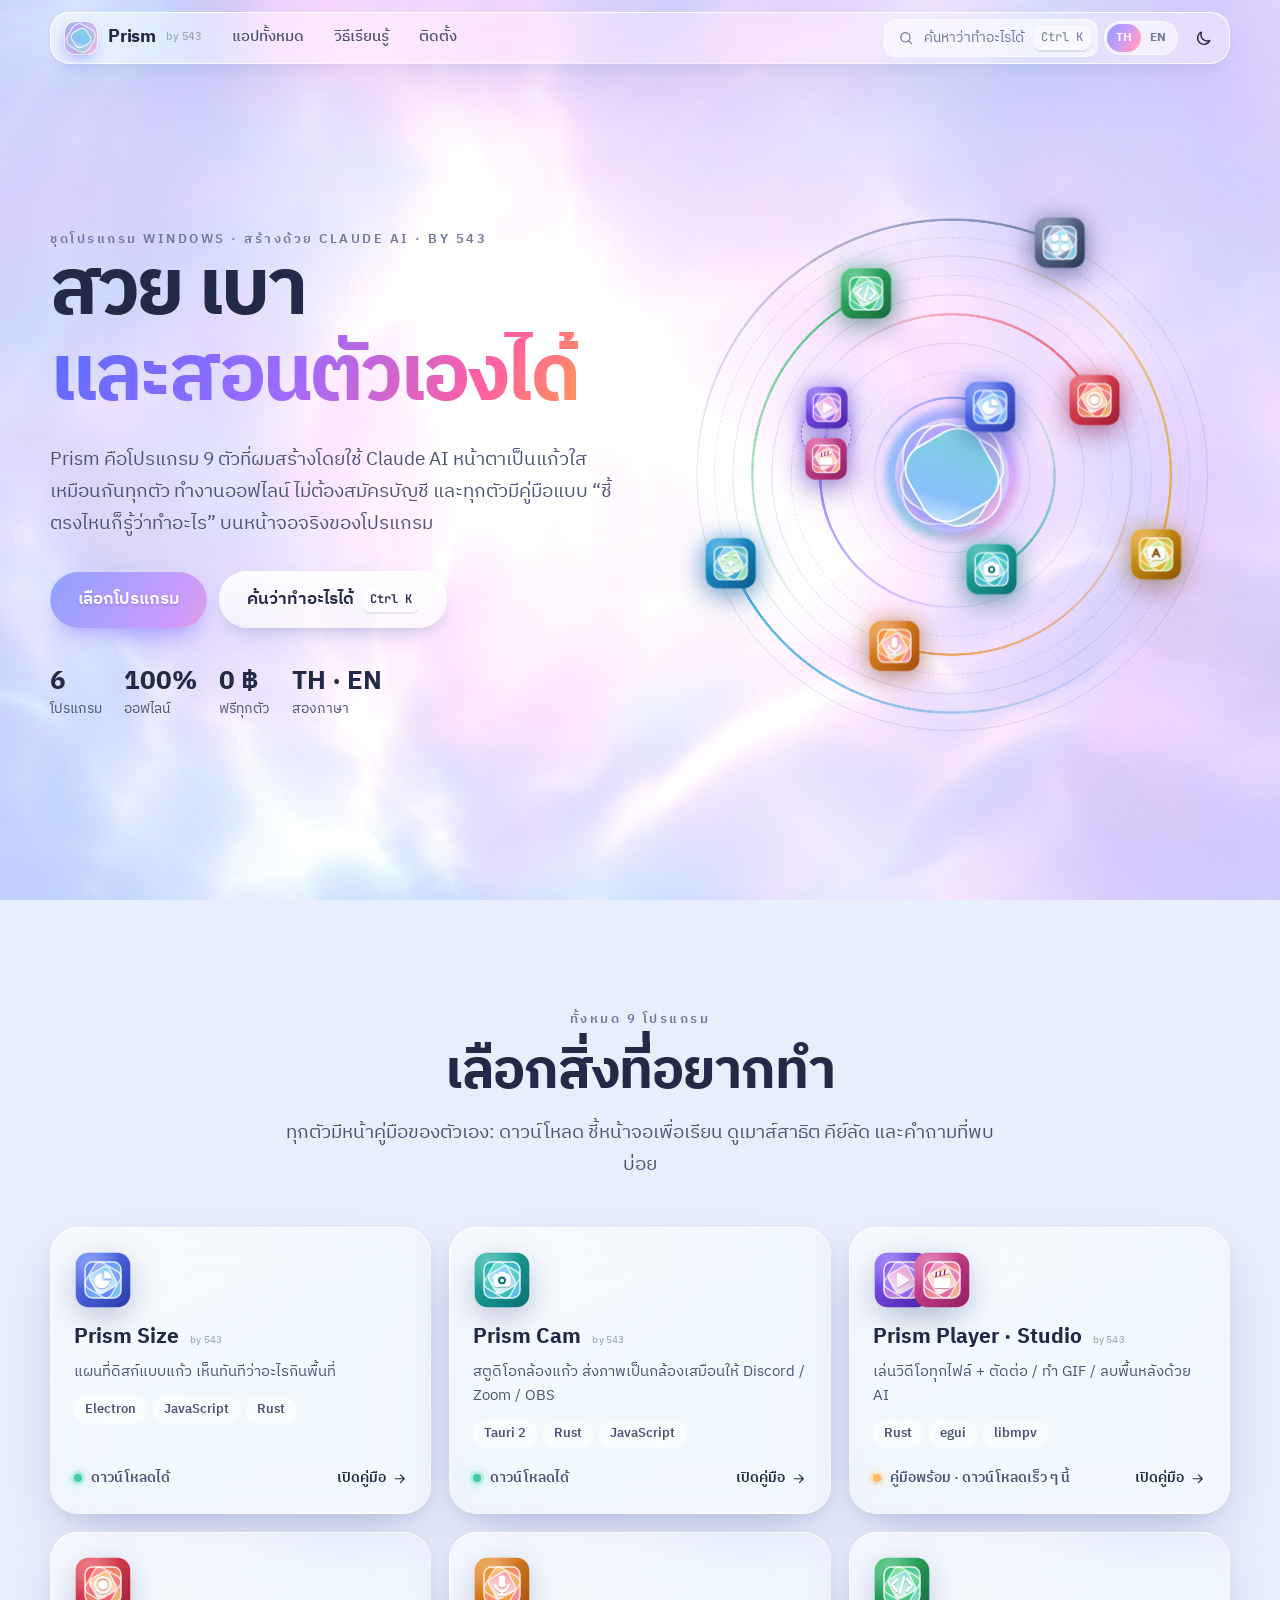
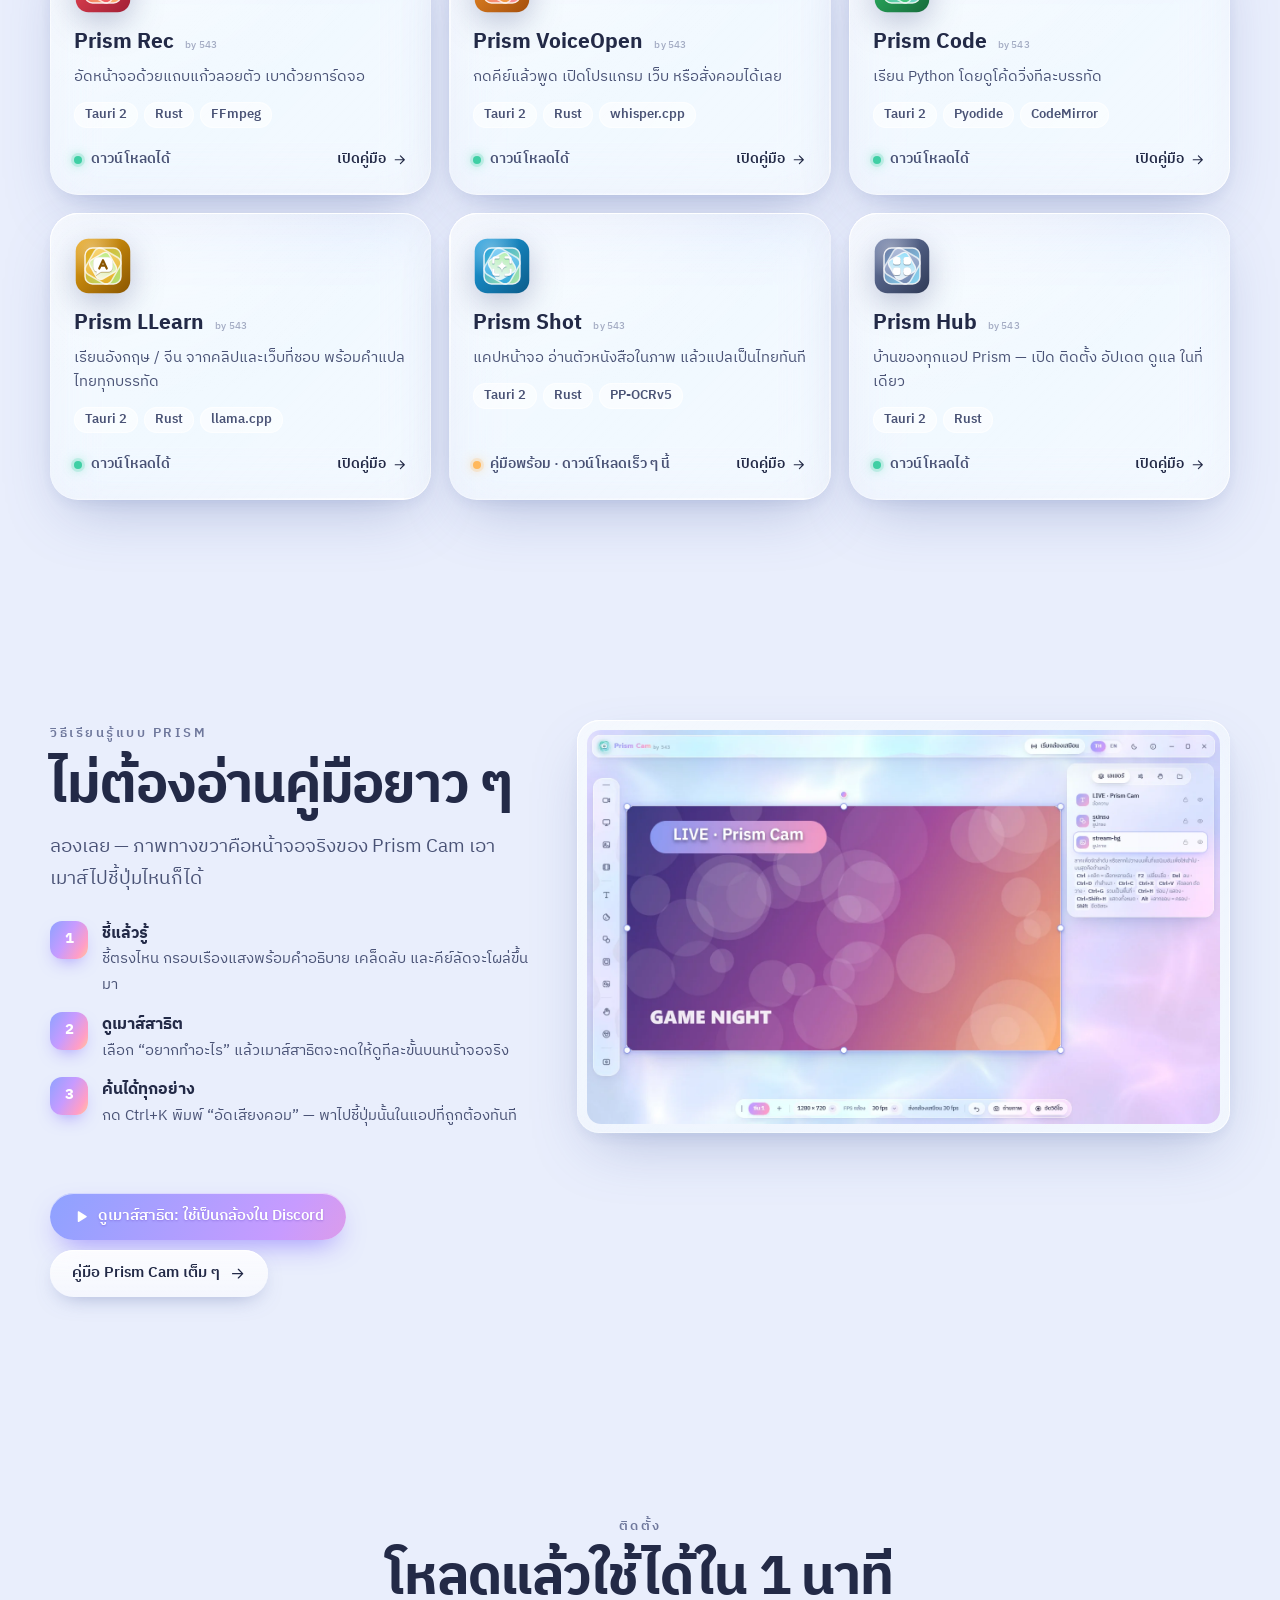
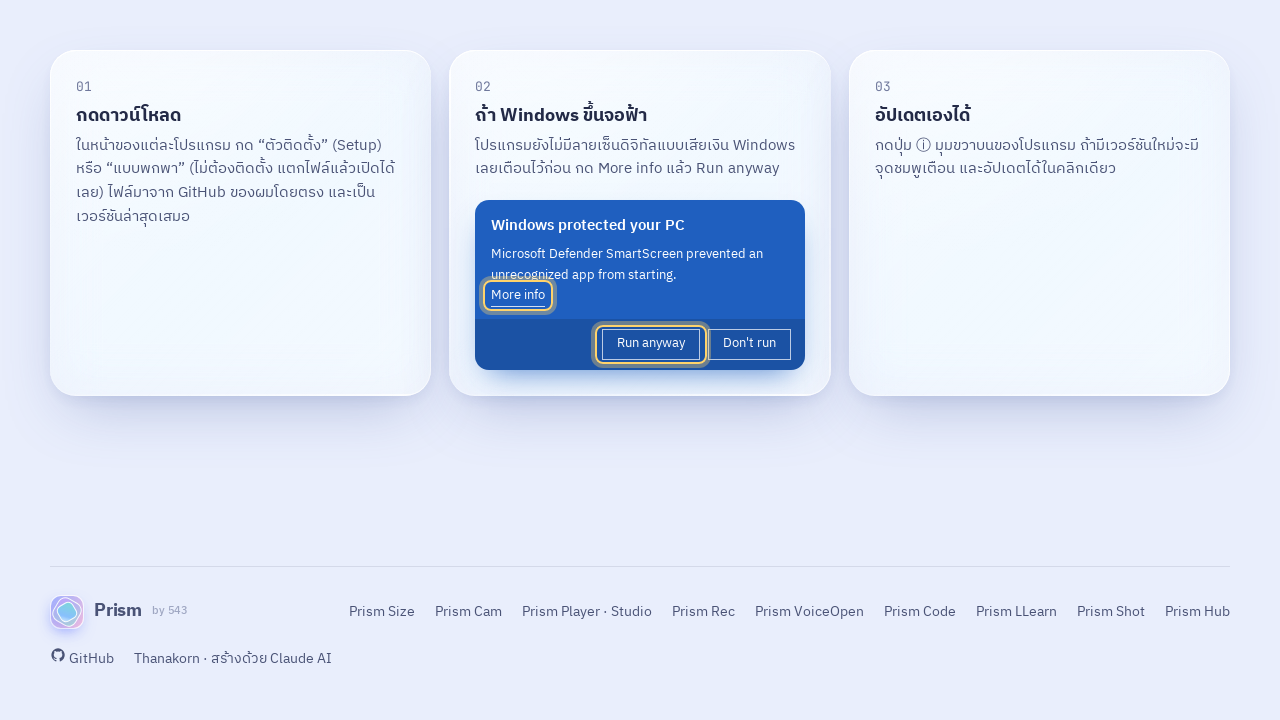
==== commit 259acb79: "Guide pages for Prism LLearn, Prism Shot and Prism Hub (9 apps) Co-Authored-By: Claude Opus 5.5 <nor" ====
--- a/index.html
+++ b/index.html
@@ -4,7 +4,7 @@
 <meta charset="utf-8">
 <meta name="viewport" content="width=device-width, initial-scale=1, viewport-fit=cover">
 <title>Prism — ชุดโปรแกรม Windows ที่สวย เบา และสอนตัวเองได้</title>
-<meta name="description" content="Prism by 543 — 6 โปรแกรม Windows ฟรี สร้างด้วย Claude AI หน้าตาแก้ว ทำงานออฟไลน์ พร้อมคู่มือแบบชี้แล้วรู้: Prism Size, Cam, Player/Studio, Rec, VoiceOpen, Code">
+<meta name="description" content="Prism by 543 — 9 โปรแกรม Windows ฟรี สร้างด้วย Claude AI หน้าตาแก้ว ทำงานออฟไลน์ พร้อมคู่มือแบบชี้แล้วรู้: Prism Size, Cam, Player/Studio, Rec, VoiceOpen, Code, LLearn, Shot, Hub">
 <link rel="icon" href="img/logos/cam.svg">
 <link rel="preconnect" href="https://fonts.googleapis.com"><link rel="preconnect" href="https://fonts.gstatic.com" crossorigin>
 <link href="https://fonts.googleapis.com/css2?family=IBM+Plex+Sans+Thai:wght@400;500;600;700&family=JetBrains+Mono:wght@500;700&display=swap" rel="stylesheet">
@@ -20,7 +20,7 @@
       <div>
         <div class="eyebrow rv" data-t="ชุดโปรแกรม Windows · สร้างด้วย Claude AI · by 543|A Windows app suite · made with Claude AI · by 543"></div>
         <h1 class="rv" style="--i:1"><span data-t="สวย เบา|Beautiful, light"></span><br><span class="grad-text" data-t="และสอนตัวเองได้|and self-teaching"></span></h1>
-        <p class="lead rv" style="--i:2" data-t="Prism คือโปรแกรม 6 ตัวที่ผมสร้างโดยใช้ Claude AI หน้าตาเป็นแก้วใสเหมือนกันทุกตัว ทำงานออฟไลน์ ไม่ต้องสมัครบัญชี และทุกตัวมีคู่มือแบบ “ชี้ตรงไหนก็รู้ว่าทำอะไร” บนหน้าจอจริงของโปรแกรม|Prism is six Windows apps I made using Claude AI. They share one clear-glass look, work offline with no account — and each comes with a “point anywhere and learn” guide built on the app’s real screens."></p>
+        <p class="lead rv" style="--i:2" data-t="Prism คือโปรแกรม 9 ตัวที่ผมสร้างโดยใช้ Claude AI หน้าตาเป็นแก้วใสเหมือนกันทุกตัว ทำงานออฟไลน์ ไม่ต้องสมัครบัญชี และทุกตัวมีคู่มือแบบ “ชี้ตรงไหนก็รู้ว่าทำอะไร” บนหน้าจอจริงของโปรแกรม|Prism is nine Windows apps I made using Claude AI. They share one clear-glass look, work offline with no account — and each comes with a “point anywhere and learn” guide built on the app’s real screens."></p>
         <div class="hero-cta rv" style="--i:3">
           <a class="btn primary big" href="#apps"><span data-t="เลือกโปรแกรม|Choose an app"></span></a>
           <button class="btn big" type="button" id="hero-search"><span data-t="ค้นว่าทำอะไรได้|Search what it can do"></span> <span class="kbd">Ctrl K</span></button>
@@ -36,7 +36,7 @@
     </div></section>
 
     <section id="apps"><div class="wrap">
-      <div class="center"><div class="eyebrow rv" data-t="ทั้งหมด 6 โปรแกรม|All six apps"></div>
+      <div class="center"><div class="eyebrow rv" data-t="ทั้งหมด 9 โปรแกรม|All nine apps"></div>
       <h2 class="title rv" data-t="เลือกสิ่งที่อยากทำ|Pick what you want to do"></h2>
       <p class="lead rv" data-t="ทุกตัวมีหน้าคู่มือของตัวเอง: ดาวน์โหลด ชี้หน้าจอเพื่อเรียน ดูเมาส์สาธิต คีย์ลัด และคำถามที่พบบ่อย|Each app has its own page: download, point-and-learn on the real screens, demo cursor, shortcuts and FAQ."></p></div>
       <div class="apps" id="app-grid"></div>
@@ -79,6 +79,9 @@
 <script defer src="data/guide/rec.js"></script>
 <script defer src="data/guide/voiceopen.js"></script>
 <script defer src="data/guide/code.js"></script>
+<script defer src="data/guide/llearn.js"></script>
+<script defer src="data/guide/shot.js"></script>
+<script defer src="data/guide/hub.js"></script>
 <script defer src="data/shots/cam.js"></script>
 <script defer src="js/bg.js"></script>
 <script defer src="js/core.js"></script>
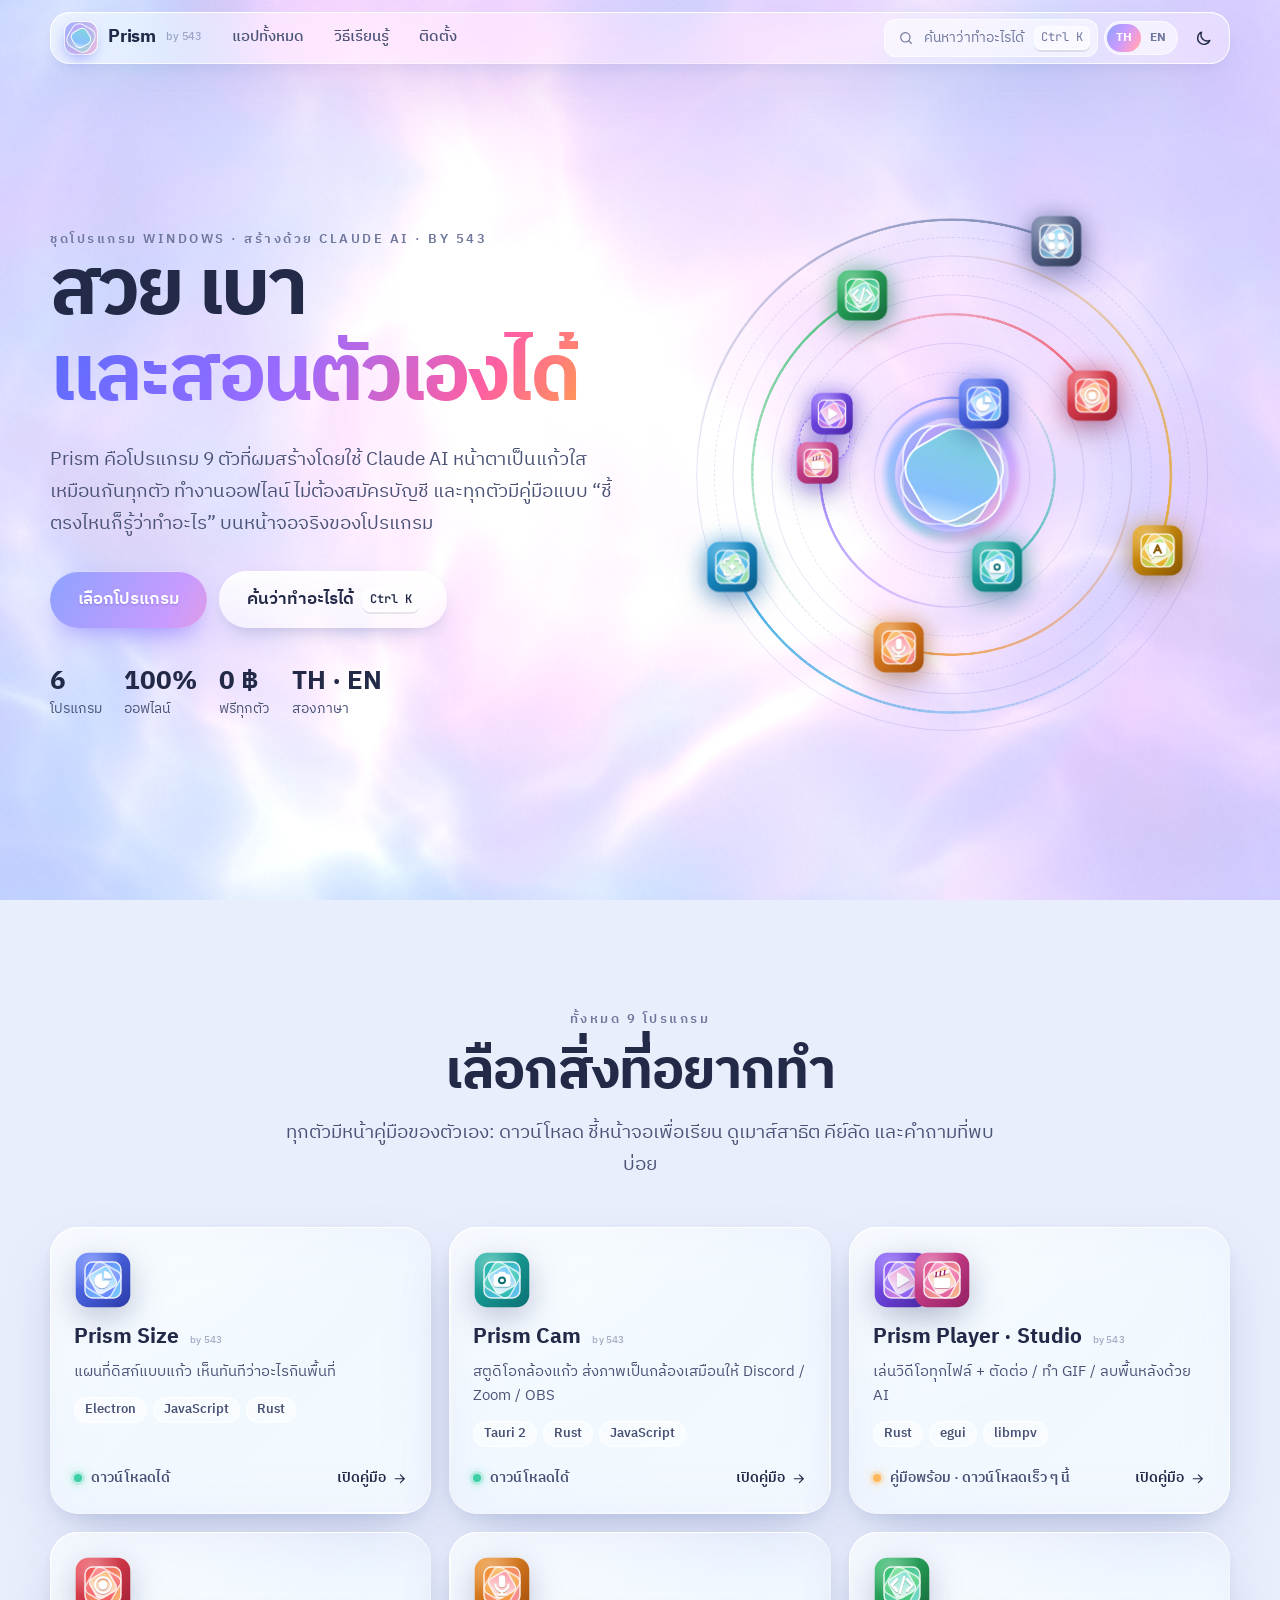
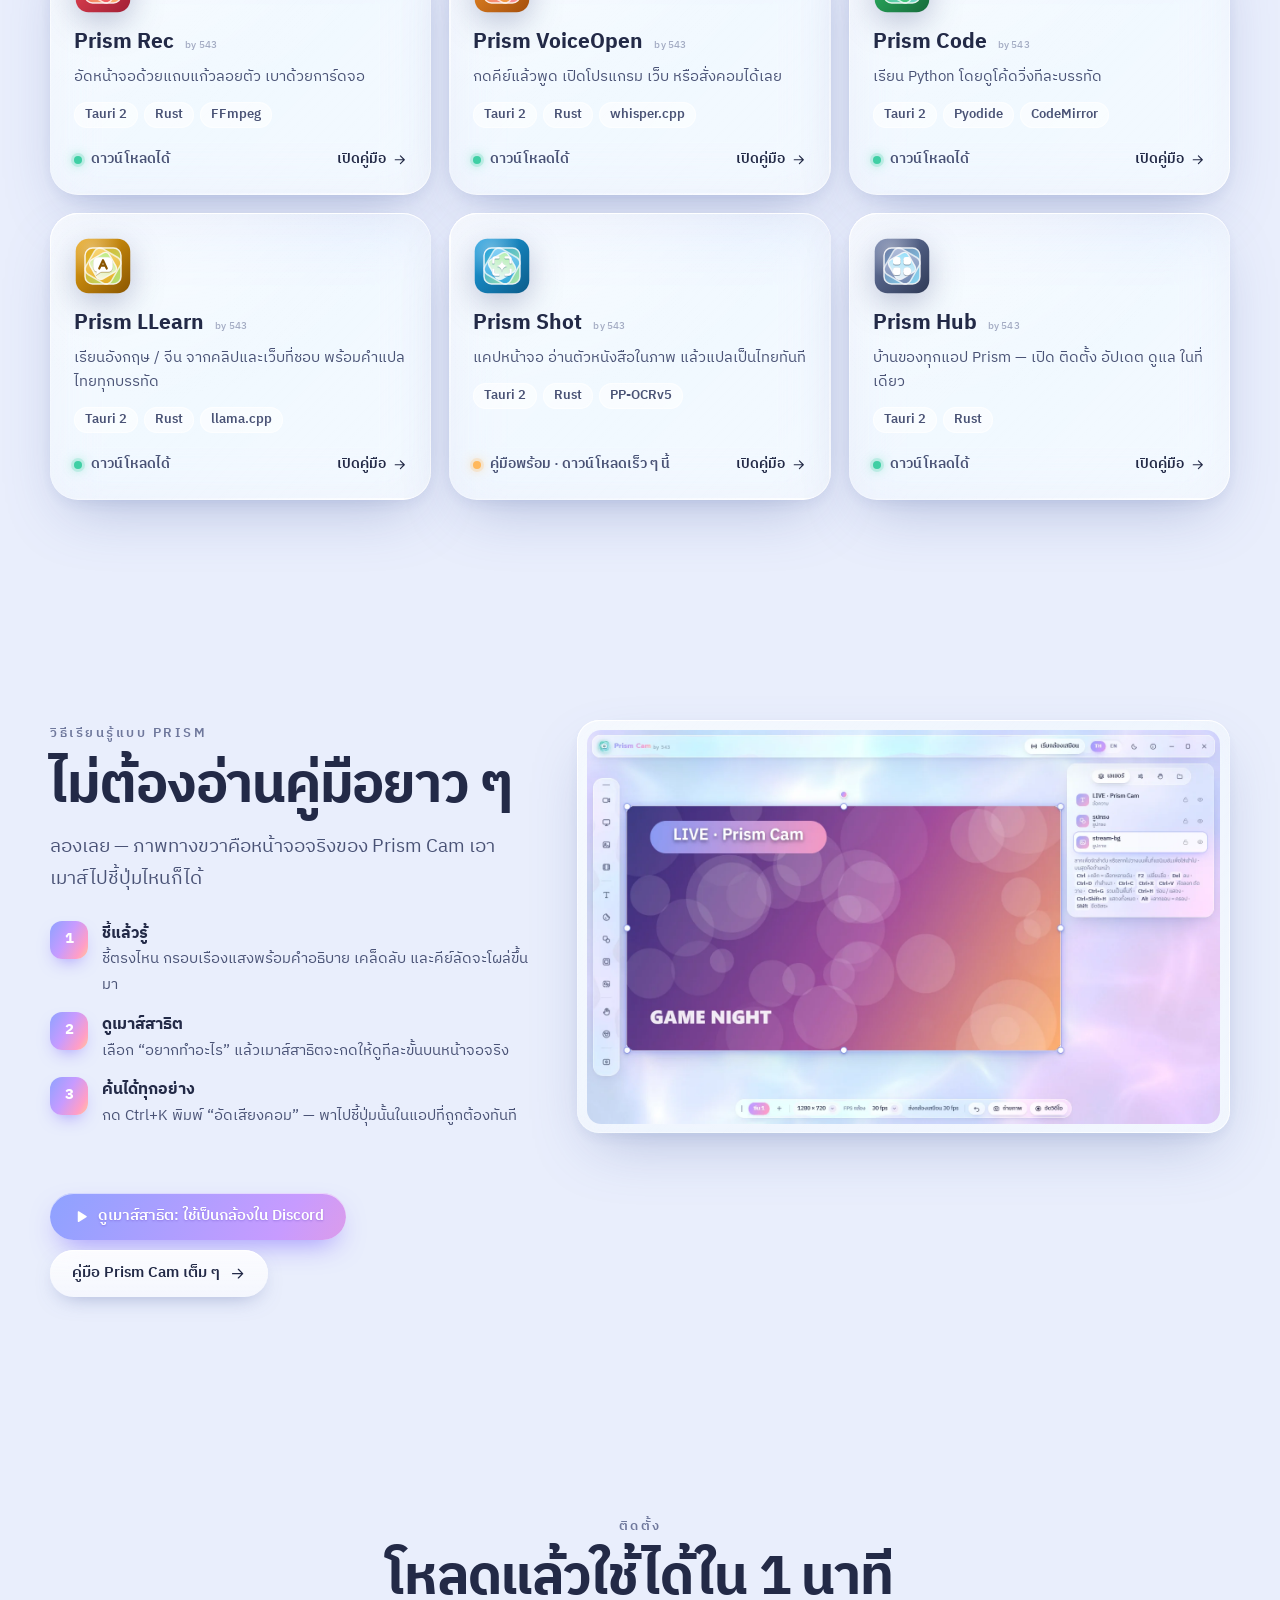
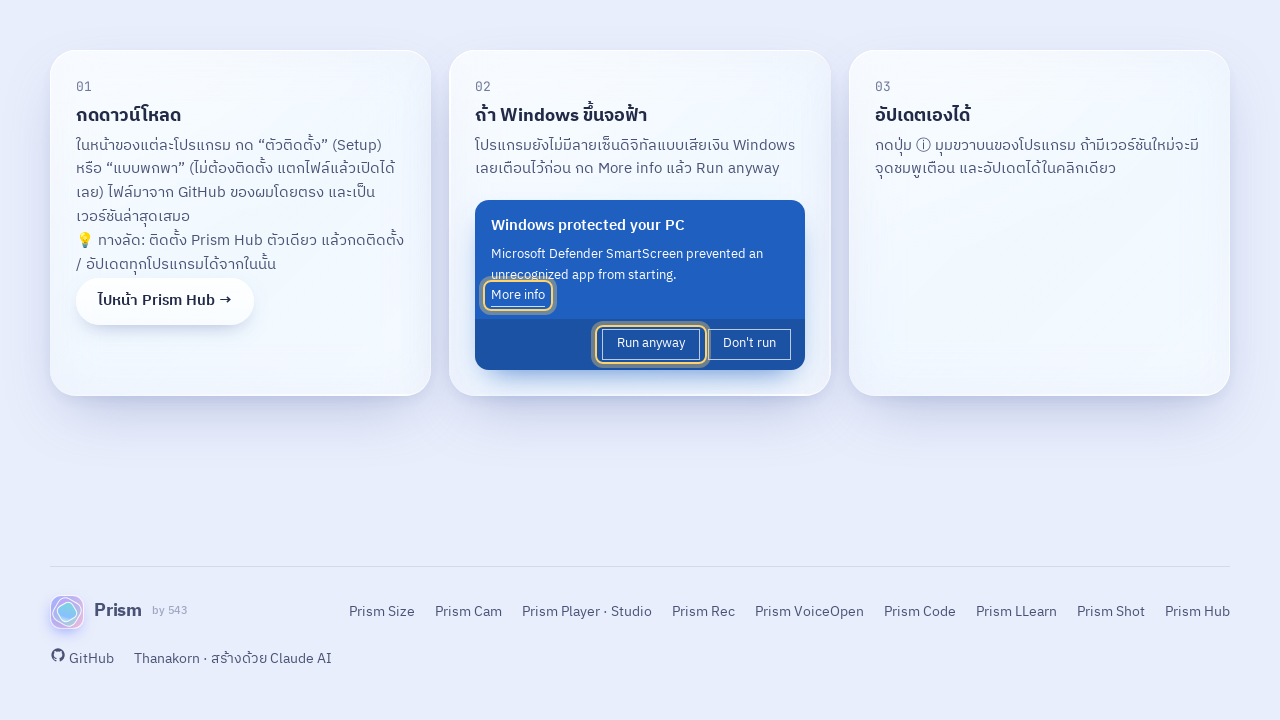
==== commit 196101e3: "Cam page: Android APK download; Home: Prism Hub tip Co-Authored-By: Claude Opus 5.5 <noreply@anthrop" ====
--- a/index.html
+++ b/index.html
@@ -62,7 +62,7 @@
       <div class="center"><div class="eyebrow rv" data-t="ติดตั้ง|Install"></div>
       <h2 class="title rv" data-t="โหลดแล้วใช้ได้ใน 1 นาที|Running in a minute"></h2></div>
       <div class="install">
-        <div class="glass lit rv"><div class="num">01</div><h3 data-t="กดดาวน์โหลด|Download"></h3><p data-t="ในหน้าของแต่ละโปรแกรม กด “ตัวติดตั้ง” (Setup) หรือ “แบบพกพา” (ไม่ต้องติดตั้ง แตกไฟล์แล้วเปิดได้เลย) ไฟล์มาจาก GitHub ของผมโดยตรง และเป็นเวอร์ชันล่าสุดเสมอ|On an app page click “Installer” (Setup) or “Portable” (no install, unzip and run). Files come straight from my GitHub and are always the newest version."></p></div>
+        <div class="glass lit rv"><div class="num">01</div><h3 data-t="กดดาวน์โหลด|Download"></h3><p data-t="ในหน้าของแต่ละโปรแกรม กด “ตัวติดตั้ง” (Setup) หรือ “แบบพกพา” (ไม่ต้องติดตั้ง แตกไฟล์แล้วเปิดได้เลย) ไฟล์มาจาก GitHub ของผมโดยตรง และเป็นเวอร์ชันล่าสุดเสมอ|On an app page click “Installer” (Setup) or “Portable” (no install, unzip and run). Files come straight from my GitHub and are always the newest version."></p><p class="note" data-t="💡 ทางลัด: ติดตั้ง Prism Hub ตัวเดียว แล้วกดติดตั้ง / อัปเดตทุกโปรแกรมได้จากในนั้น|💡 Shortcut: install Prism Hub once, then install and update every app from inside it."></p><a class="btn" href="hub.html" data-t="ไปหน้า Prism Hub →|Go to Prism Hub →"></a></div>
         <div class="glass lit rv" style="--i:1"><div class="num">02</div><h3 data-t="ถ้า Windows ขึ้นจอฟ้า|If Windows shows a blue screen"></h3><p data-t="โปรแกรมยังไม่มีลายเซ็นดิจิทัลแบบเสียเงิน Windows เลยเตือนไว้ก่อน กด More info แล้ว Run anyway|The apps aren’t code-signed yet, so Windows warns first. Click More info, then Run anyway."></p>
           <div class="smartscreen" aria-hidden="true"><div class="ss-body"><b>Windows protected your PC</b>Microsoft Defender SmartScreen prevented an unrecognized app from starting.<br><span class="hl"><u>More info</u></span></div><div class="ss-foot"><span class="hl">Run anyway</span><span>Don't run</span></div></div></div>
         <div class="glass lit rv" style="--i:2"><div class="num">03</div><h3 data-t="อัปเดตเองได้|Updates itself"></h3><p data-t="กดปุ่ม ⓘ มุมขวาบนของโปรแกรม ถ้ามีเวอร์ชันใหม่จะมีจุดชมพูเตือน และอัปเดตได้ในคลิกเดียว|Click ⓘ at the top right of the app: a pink dot tells you when there’s a new version, and one click updates it."></p></div>
